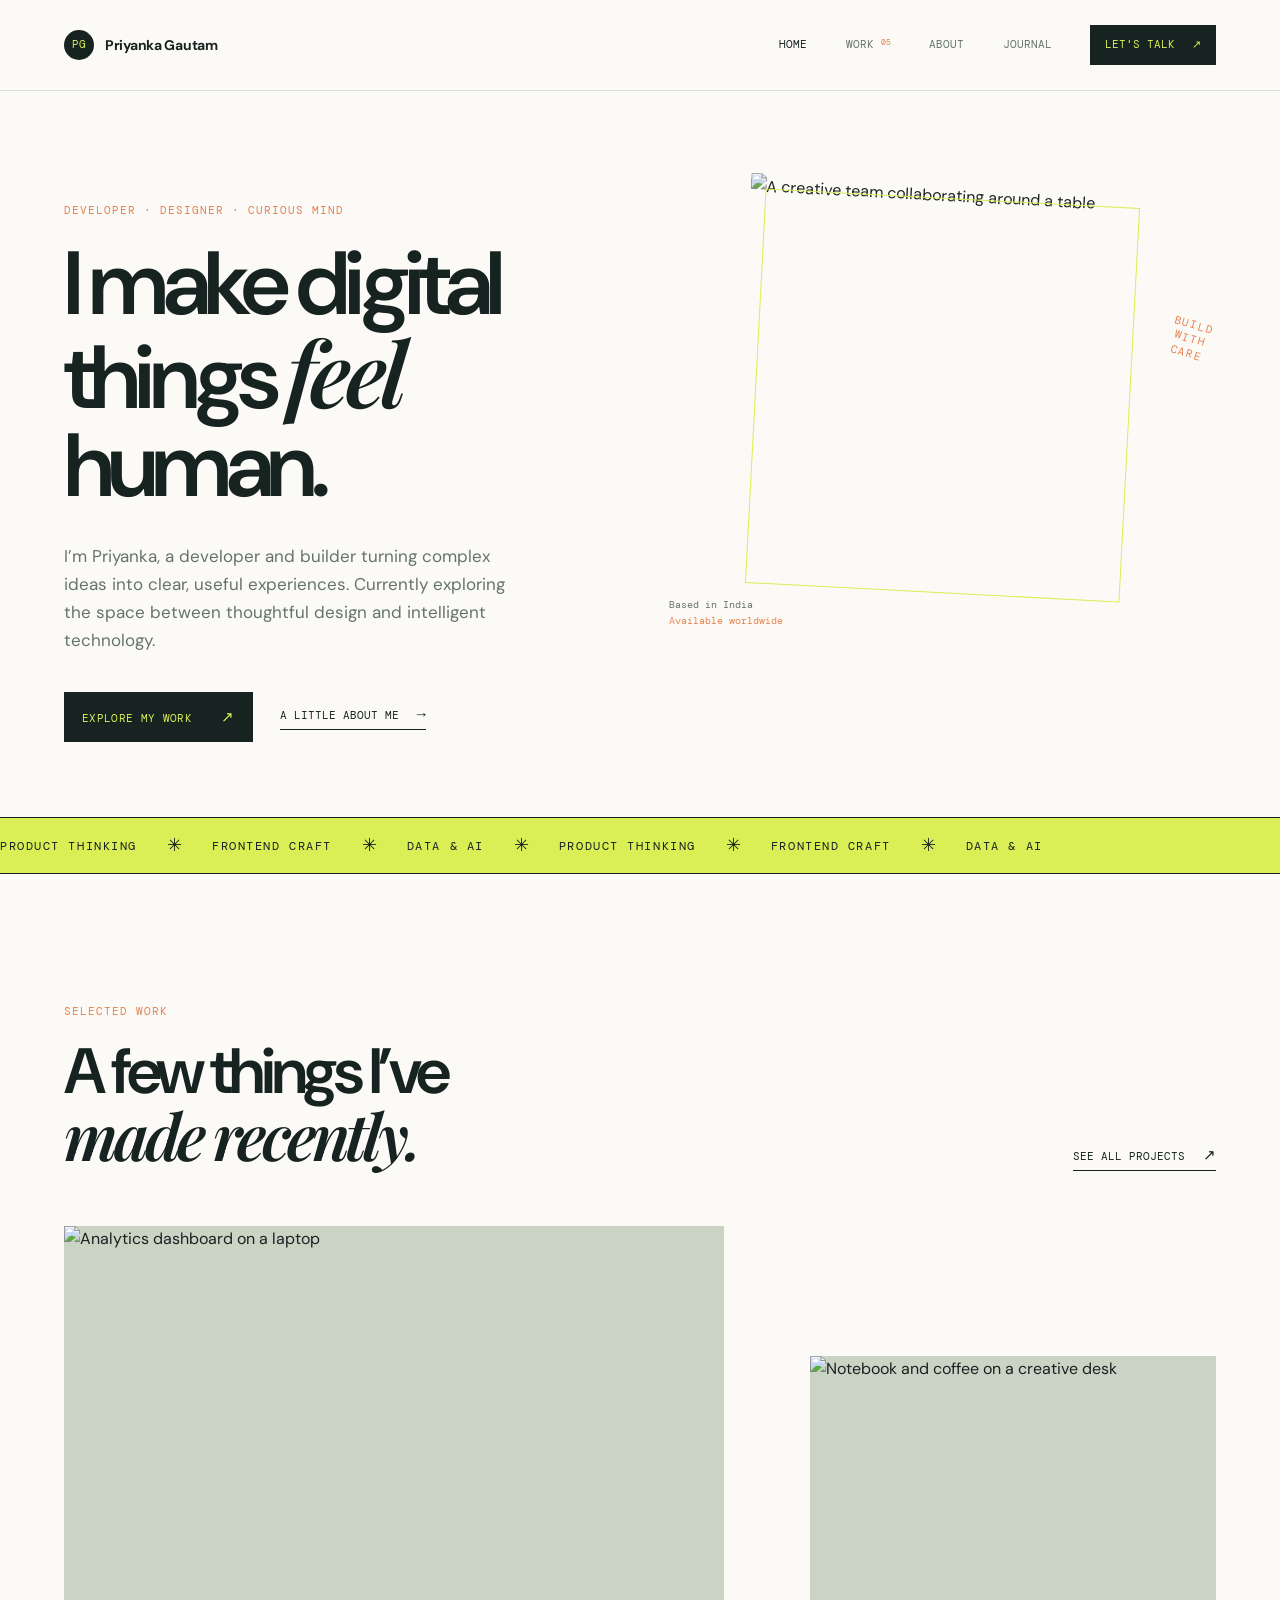
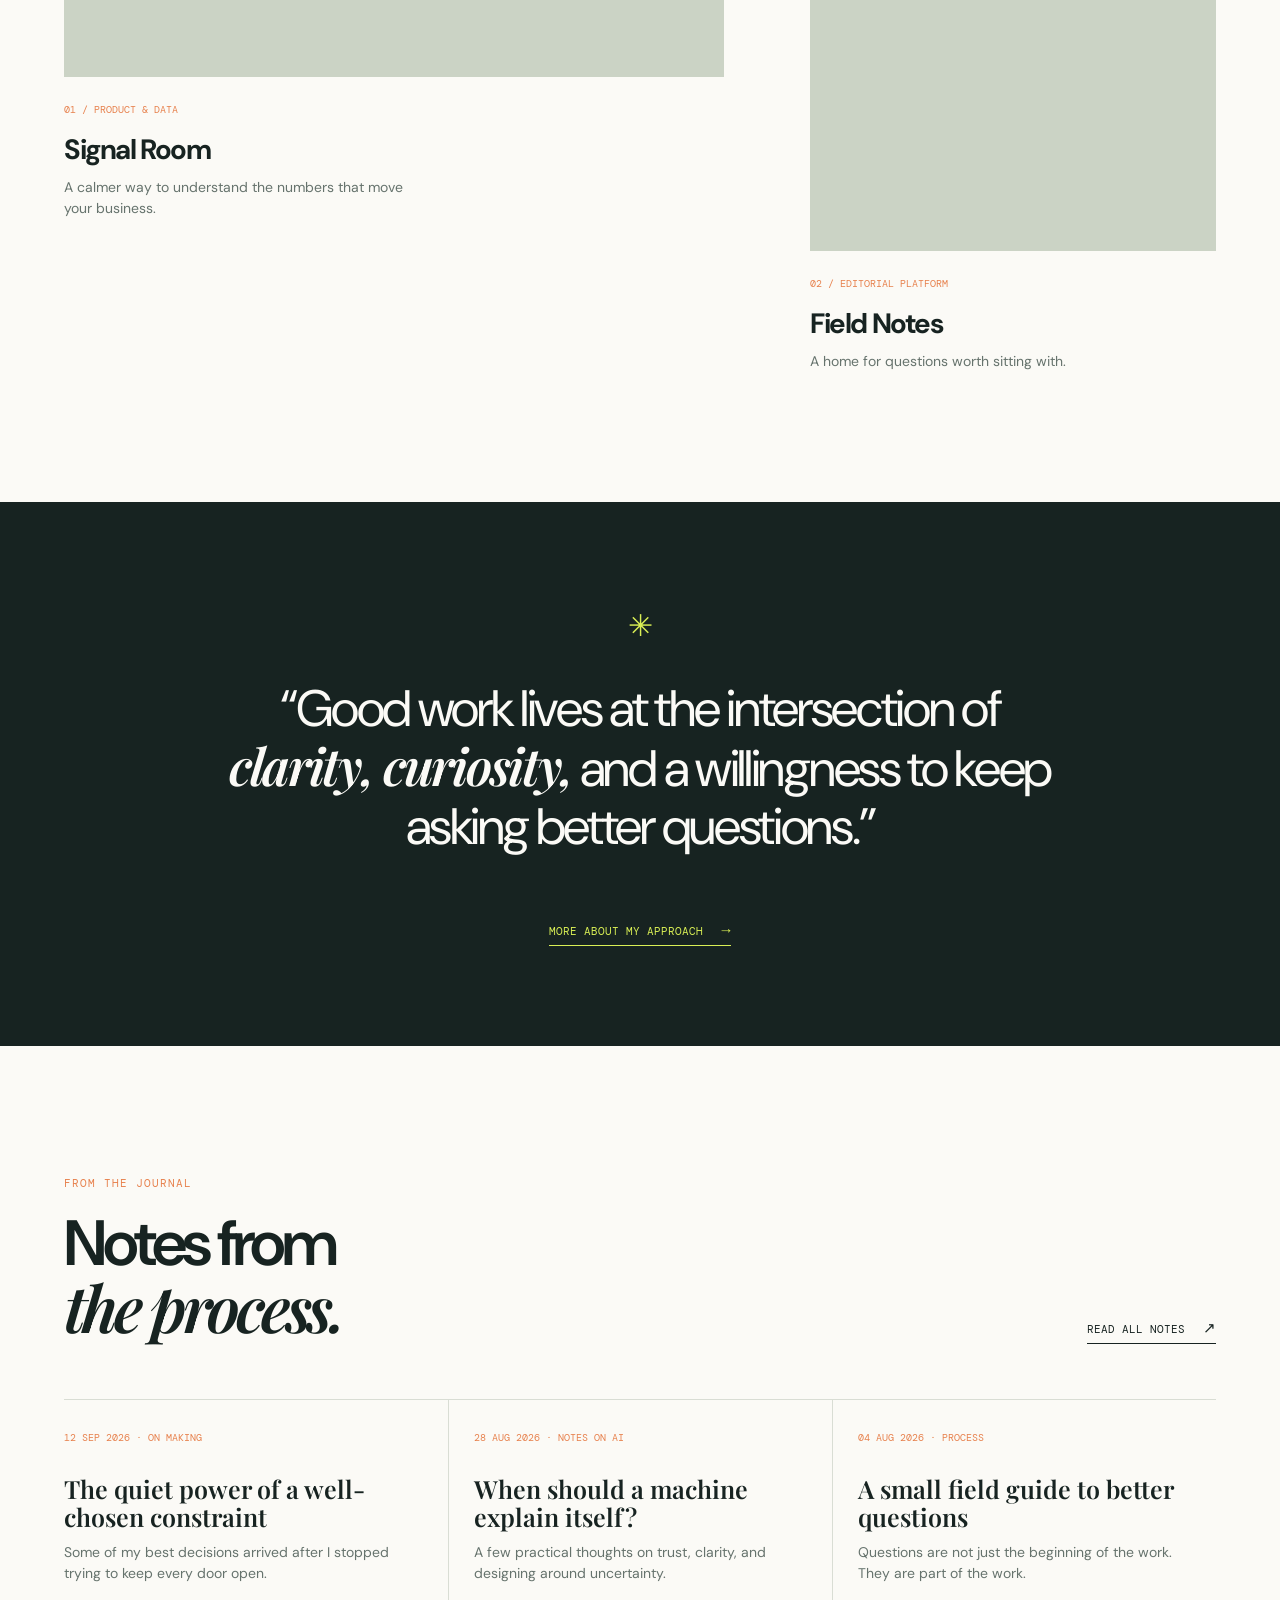
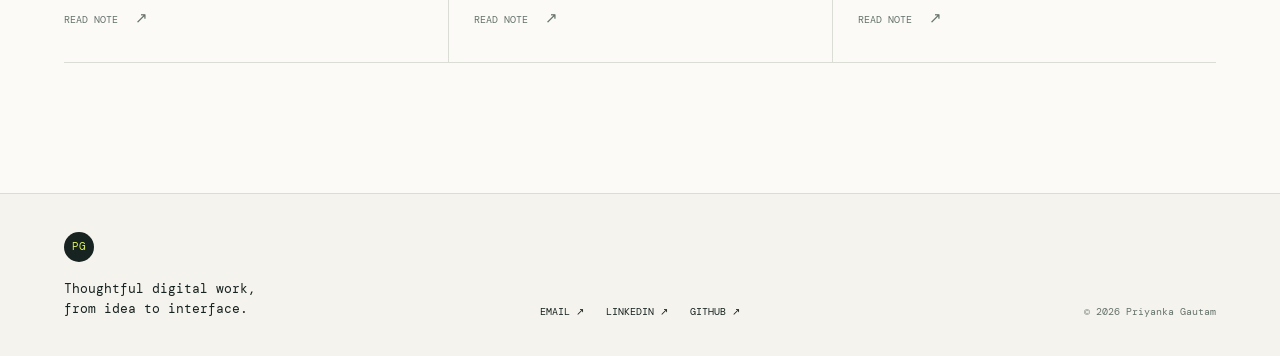
==== index.html @ a4851cd3 "Create portfolio website" ====
<!DOCTYPE html>
<html lang="en">
<head>
    <meta charset="UTF-8">
    <meta name="viewport" content="width=device-width, initial-scale=1.0">
    <meta name="description" content="The portfolio of a product-minded developer building useful digital experiences.">
    <title>Priyanka Gautam — Developer & Builder</title>
    <link rel="preconnect" href="https://fonts.googleapis.com">
    <link rel="preconnect" href="https://fonts.gstatic.com" crossorigin>
    <link href="https://fonts.googleapis.com/css2?family=DM+Mono:wght@400;500&family=DM+Sans:wght@400;500;600;700&family=Playfair+Display:ital,wght@0,600;0,700;1,600&display=swap" rel="stylesheet">
    <link rel="stylesheet" href="css/styles.css">
</head>
<body>
    <div class="site-shell">
        <header class="site-header">
            <a class="wordmark" href="index.html" aria-label="Priyanka Gautam home"><span>PG</span><strong>Priyanka Gautam</strong></a>
            <button class="menu-toggle" aria-expanded="false" aria-controls="site-nav">Menu <span>+</span></button>
            <nav id="site-nav" class="site-nav" aria-label="Primary navigation">
                <a class="active" href="index.html">Home</a>
                <a href="work.html">Work <sup>05</sup></a>
                <a href="about.html">About</a>
                <a href="journal.html">Journal</a>
                <a class="nav-contact" href="mailto:hello@priyankagautam.dev">Let's talk <span>↗</span></a>
            </nav>
        </header>

        <main>
            <section class="hero home-hero">
                <div class="hero-copy reveal">
                    <p class="eyebrow">Developer · Designer · Curious mind</p>
                    <h1>I make digital things <em>feel</em> human.</h1>
                    <p class="hero-intro">I’m Priyanka, a developer and builder turning complex ideas into clear, useful experiences. Currently exploring the space between thoughtful design and intelligent technology.</p>
                    <div class="hero-actions"><a class="button button-dark" href="work.html">Explore my work <span>↗</span></a><a class="text-link" href="about.html">A little about me <span>→</span></a></div>
                </div>
                <div class="hero-art reveal delay-1">
                    <div class="portrait-frame"><img src="https://images.unsplash.com/photo-1556761175-b413da4baf72?auto=format&fit=crop&w=900&q=85" alt="A creative team collaborating around a table" fetchpriority="high"></div>
                    <p class="art-note">Based in India<br><span>Available worldwide</span></p>
                    <span class="orbit-word">BUILD<br>WITH<br>CARE</span>
                </div>
            </section>

            <section class="marquee" aria-label="What I do"><div class="marquee-track"><span>PRODUCT THINKING</span><i>✳</i><span>FRONTEND CRAFT</span><i>✳</i><span>DATA & AI</span><i>✳</i><span>PRODUCT THINKING</span><i>✳</i><span>FRONTEND CRAFT</span><i>✳</i><span>DATA & AI</span></div></section>

            <section class="section featured-section">
                <div class="section-heading"><div><p class="eyebrow">Selected work</p><h2>A few things I’ve<br><em>made recently.</em></h2></div><a class="text-link" href="work.html">See all projects <span>↗</span></a></div>
                <div class="project-grid">
                    <a class="project-card project-large reveal" href="work.html#signal"><div class="project-image"><img src="https://images.unsplash.com/photo-1551288049-bebda4e38f71?auto=format&fit=crop&w=1200&q=85" alt="Analytics dashboard on a laptop"></div><div class="project-meta"><span>01 / Product & Data</span><h3>Signal Room</h3><p>A calmer way to understand the numbers that move your business.</p></div></a>
                    <a class="project-card reveal delay-1" href="work.html#fieldnotes"><div class="project-image image-tall"><img src="https://images.unsplash.com/photo-1499750310107-5fef28a66643?auto=format&fit=crop&w=900&q=85" alt="Notebook and coffee on a creative desk"></div><div class="project-meta"><span>02 / Editorial platform</span><h3>Field Notes</h3><p>A home for questions worth sitting with.</p></div></a>
                </div>
            </section>

            <section class="statement-section"><div class="statement-mark">✳</div><p>“Good work lives at the intersection of <em>clarity, curiosity,</em> and a willingness to keep asking better questions.”</p><a class="text-link" href="about.html">More about my approach <span>→</span></a></section>

            <section class="section journal-preview"><div class="section-heading"><div><p class="eyebrow">From the journal</p><h2>Notes from<br><em>the process.</em></h2></div><a class="text-link" href="journal.html">Read all notes <span>↗</span></a></div><div id="home-posts" class="post-list"></div></section>
        </main>

        <footer class="site-footer"><div><span class="footer-glyph">PG</span><p>Thoughtful digital work,<br>from idea to interface.</p></div><div class="footer-links"><a href="mailto:hello@priyankagautam.dev">Email ↗</a><a href="https://www.linkedin.com" target="_blank" rel="noreferrer">LinkedIn ↗</a><a href="https://github.com" target="_blank" rel="noreferrer">GitHub ↗</a></div><small>© 2026 Priyanka Gautam</small></footer>
    </div>
    <script src="js/data.js"></script><script src="js/main.js"></script>
</body>
</html>
---- css/styles.css ----
:root {
    --ink: #172321;
    --muted: #66736d;
    --cream: #f5f3ed;
    --paper: #fbfaf6;
    --lime: #d9ef55;
    --line: #d9ddd4;
    --orange: #e7814d;
    --serif: "Playfair Display", Georgia, serif;
    --sans: "DM Sans", sans-serif;
    --mono: "DM Mono", monospace;
}

* { box-sizing: border-box; }
html { scroll-behavior: smooth; }
body { margin: 0; background: var(--paper); color: var(--ink); font-family: var(--sans); font-size: 16px; line-height: 1.6; }
a { color: inherit; text-decoration: none; }
img { display: block; width: 100%; }
.site-shell { overflow: hidden; }
.site-header { align-items: center; border-bottom: 1px solid var(--line); display: flex; justify-content: space-between; margin: 0 auto; max-width: 1320px; padding: 25px 5vw; }
.wordmark { align-items: center; display: flex; font-size: 14px; gap: 11px; letter-spacing: -.02em; }
.wordmark span, .footer-glyph { align-items: center; background: var(--ink); border-radius: 50%; color: var(--lime); display: inline-flex; font-family: var(--mono); font-size: 11px; height: 30px; justify-content: center; width: 30px; }
.site-nav { align-items: center; display: flex; font-family: var(--mono); font-size: 11px; gap: clamp(18px, 3vw, 43px); text-transform: uppercase; }
.site-nav a { color: var(--muted); transition: color .2s ease; }
.site-nav a:hover, .site-nav a.active { color: var(--ink); }
.site-nav sup { color: var(--orange); font-size: 8px; vertical-align: top; }
.site-nav .nav-contact { background: var(--ink); color: var(--lime); padding: 11px 15px; }
.nav-contact span { margin-left: 10px; }
.menu-toggle { background: none; border: 0; color: var(--ink); display: none; font: 11px var(--mono); text-transform: uppercase; }
.menu-toggle span { color: var(--orange); font-size: 18px; padding-left: 6px; }
.hero, .section, .statement-section, .page-hero, .content-narrow { margin-left: auto; margin-right: auto; max-width: 1320px; padding-left: 5vw; padding-right: 5vw; }
.hero { display: grid; grid-template-columns: minmax(0, 1.05fr) minmax(320px, .95fr); min-height: 610px; padding-bottom: 75px; padding-top: 92px; }
.hero-copy { padding-top: 20px; }
.eyebrow { color: var(--orange); font: 11px var(--mono); letter-spacing: .09em; margin: 0 0 23px; text-transform: uppercase; }
h1, h2, h3, p { margin-top: 0; }
h1, h2 { font-weight: 600; letter-spacing: -.065em; line-height: .98; }
h1 { font-size: clamp(54px, 7vw, 100px); max-width: 750px; margin-bottom: 32px; }
h2 { font-size: clamp(44px, 5vw, 72px); margin-bottom: 0; }
h1 em, h2 em, .statement-section em { font-family: var(--serif); font-weight: 600; }
.hero-intro { color: var(--muted); font-size: 17px; line-height: 1.65; max-width: 460px; }
.hero-actions { align-items: center; display: flex; gap: 27px; margin-top: 38px; }
.button { display: inline-block; font: 11px var(--mono); letter-spacing: .03em; padding: 15px 18px; text-transform: uppercase; }
.button-dark { background: var(--ink); color: var(--lime); }
.button span { font-size: 15px; margin-left: 22px; }
.text-link { border-bottom: 1px solid var(--ink); display: inline-block; font: 11px var(--mono); padding-bottom: 5px; text-transform: uppercase; }
.text-link span { font-size: 15px; margin-left: 11px; }
.hero-art { min-height: 470px; position: relative; }
.portrait-frame { height: 425px; margin-left: 13%; overflow: hidden; position: relative; transform: rotate(3deg); width: 74%; }
.portrait-frame img { height: 100%; object-fit: cover; object-position: 50% 50%; filter: saturate(.72); }
.portrait-frame:after { border: 1px solid var(--lime); content: ""; inset: 15px; position: absolute; }
.art-note { color: var(--muted); font: 10px/1.6 var(--mono); left: 0; position: absolute; top: 74%; }
.art-note span { color: var(--orange); }
.orbit-word { color: var(--orange); font: 11px/1.3 var(--mono); letter-spacing: .1em; position: absolute; right: 1%; text-align: center; top: 24%; transform: rotate(16deg); }
.marquee { background: var(--lime); border-bottom: 1px solid var(--ink); border-top: 1px solid var(--ink); overflow: hidden; padding: 13px 0; }
.marquee-track { align-items: center; animation: marquee 22s linear infinite; display: flex; gap: 30px; min-width: max-content; white-space: nowrap; }
.marquee span { font: 12px var(--mono); letter-spacing: .13em; }
.marquee i { font-size: 18px; font-style: normal; }
@keyframes marquee { to { transform: translateX(-35%); } }
.section { padding-bottom: 130px; padding-top: 130px; }
.section-heading { align-items: end; display: flex; justify-content: space-between; margin-bottom: 55px; }
.project-grid { align-items: start; display: grid; gap: 7.5%; grid-template-columns: 1.3fr .8fr; }
.project-card { display: block; }
.project-image { background: #cbd3c5; overflow: hidden; }
.project-image img { height: 100%; object-fit: cover; transition: transform .5s ease; }
.project-card:hover img { transform: scale(1.04); }
.project-large .project-image { aspect-ratio: 1.2 / .82; }
.project-card:nth-child(2) { margin-top: 130px; }
.image-tall { aspect-ratio: .82 / 1; }
.project-meta { padding-top: 18px; }
.project-meta span, .project-meta p { color: var(--muted); font: 10px var(--mono); }
.project-meta span { color: var(--orange); text-transform: uppercase; }
.project-meta h3 { font-size: 28px; letter-spacing: -.05em; margin: 7px 0 4px; }
.project-meta p { font-family: var(--sans); font-size: 14px; line-height: 1.5; margin-bottom: 0; max-width: 370px; }
.statement-section { align-items: center; background: var(--ink); color: var(--paper); display: flex; flex-direction: column; justify-content: center; max-width: none; min-height: 540px; padding-bottom: 100px; padding-top: 100px; text-align: center; }
.statement-mark { color: var(--lime); font-size: 30px; margin-bottom: 30px; }
.statement-section p { font-size: clamp(27px, 4vw, 54px); letter-spacing: -.045em; line-height: 1.12; max-width: 860px; }
.statement-section .text-link { border-color: var(--lime); color: var(--lime); margin-top: 14px; }
.post-list { display: grid; grid-template-columns: repeat(3, 1fr); }
.post-card { border-bottom: 1px solid var(--line); border-top: 1px solid var(--line); padding: 23px 25px 29px 0; }
.post-card + .post-card { border-left: 1px solid var(--line); padding-left: 25px; }
.post-card small { color: var(--orange); font: 10px var(--mono); text-transform: uppercase; }
.post-card h3 { font-family: var(--serif); font-size: 25px; font-weight: 600; line-height: 1.1; margin: 27px 0 12px; }
.post-card p { color: var(--muted); font-size: 14px; line-height: 1.5; margin-bottom: 21px; }
.post-card .text-link { border: 0; color: var(--muted); font-size: 10px; }
.site-footer { align-items: end; background: var(--cream); border-top: 1px solid var(--line); display: grid; grid-template-columns: 1fr 1fr 1fr; margin-top: 0; padding: 38px 5vw; }
.footer-glyph { margin-bottom: 17px; }
.site-footer p { font: 13px/1.5 var(--mono); margin: 0; }
.footer-links { display: flex; gap: 22px; justify-content: center; }
.footer-links a { font: 10px var(--mono); text-transform: uppercase; }
.site-footer small { color: var(--muted); font: 10px var(--mono); justify-self: end; }
.page-hero { padding-bottom: 100px; padding-top: 95px; }
.page-hero h1 { max-width: 880px; }
.page-hero p:not(.eyebrow) { color: var(--muted); font-size: 18px; max-width: 540px; }
.work-list { display: grid; gap: 100px; margin: 0 auto; max-width: 1320px; padding: 0 5vw 140px; }
.work-item { display: grid; gap: 6%; grid-template-columns: 1.25fr .75fr; }
.work-item:nth-child(even) { grid-template-columns: .75fr 1.25fr; }
.work-item:nth-child(even) .work-image { grid-column: 2; grid-row: 1; }
.work-item:nth-child(even) .work-copy { grid-column: 1; grid-row: 1; }
.work-image { aspect-ratio: 1.25 / .75; overflow: hidden; }
.work-image img { height: 100%; object-fit: cover; }
.work-copy { align-self: end; padding-bottom: 10px; }
.work-index { color: var(--orange); font: 11px var(--mono); }
.work-copy h2 { font-size: clamp(39px, 5vw, 68px); margin: 15px 0; }
.work-copy p { color: var(--muted); max-width: 360px; }
.tags { display: flex; flex-wrap: wrap; gap: 6px; list-style: none; margin: 28px 0; padding: 0; }
.tags li { border: 1px solid var(--line); font: 9px var(--mono); padding: 7px 9px; text-transform: uppercase; }
.about-grid { display: grid; gap: 10%; grid-template-columns: .9fr 1.1fr; padding-bottom: 140px; }
.about-image { aspect-ratio: .8 / 1; max-width: 420px; overflow: hidden; }
.about-image img { height: 100%; object-fit: cover; }
.about-copy h2 { font-size: clamp(38px, 4.5vw, 63px); margin-bottom: 28px; }
.about-copy p { color: var(--muted); font-size: 17px; max-width: 530px; }
.experience { border-top: 1px solid var(--line); margin-top: 55px; }
.experience-row { border-bottom: 1px solid var(--line); display: grid; gap: 20px; grid-template-columns: .4fr 1fr .8fr; padding: 21px 0; }
.experience-row span { color: var(--muted); font: 11px var(--mono); }
.experience-row strong { font-size: 16px; }
.experience-row p { color: var(--muted); font-size: 14px; margin: 0; }
.journal-grid { display: grid; gap: 0 7%; grid-template-columns: 1fr 1fr; padding-bottom: 140px; }
.journal-grid .post-card { padding-bottom: 42px; padding-top: 42px; }
.journal-grid .post-card:nth-child(odd) { border-left: 0; padding-left: 0; }
.journal-grid .post-card:nth-child(even) { padding-left: 30px; }
.reveal { opacity: 0; transform: translateY(18px); transition: opacity .8s ease, transform .8s ease; }
.reveal.visible { opacity: 1; transform: translateY(0); }
.delay-1 { transition-delay: .12s; }
@media (max-width: 760px) {
    .site-header { padding: 19px 6vw; }
    .menu-toggle { display: block; }
    .site-nav { background: var(--paper); border-bottom: 1px solid var(--line); display: none; flex-direction: column; gap: 24px; left: 0; padding: 28px 6vw; position: absolute; right: 0; top: 69px; z-index: 5; }
    .site-nav.open { display: flex; }
    .site-nav .nav-contact { width: 100%; }
    .hero { display: block; padding-bottom: 75px; padding-top: 65px; }
    h1 { font-size: clamp(52px, 15vw, 80px); }
    .hero-art { margin-top: 60px; min-height: 360px; }
    .portrait-frame { height: 320px; }
    .art-note { top: 79%; }
    .section { padding-bottom: 85px; padding-top: 85px; }
    .section-heading { align-items: start; flex-direction: column; gap: 28px; margin-bottom: 38px; }
    .project-grid, .work-item, .work-item:nth-child(even), .about-grid { display: block; }
    .project-card:nth-child(2) { margin-top: 60px; }
    .work-item { margin-bottom: 75px; }
    .work-item:nth-child(even) .work-image, .work-item:nth-child(even) .work-copy { display: block; }
    .work-copy { margin-top: 25px; }
    .statement-section { min-height: 430px; padding: 65px 8vw; }
    .post-list, .journal-grid { display: block; }
    .post-card, .post-card + .post-card, .journal-grid .post-card, .journal-grid .post-card:nth-child(even) { border-left: 0; padding-left: 0; }
    .post-card + .post-card { margin-top: 0; }
    .site-footer { align-items: start; display: flex; flex-wrap: wrap; gap: 35px; justify-content: space-between; }
    .footer-links { align-items: end; flex-direction: column; gap: 10px; }
    .site-footer small { flex-basis: 100%; justify-self: start; }
    .page-hero { padding-bottom: 70px; padding-top: 70px; }
    .page-hero h1 { font-size: clamp(53px, 14vw, 78px); }
    .experience-row { grid-template-columns: 1fr 1.5fr; }
    .experience-row p { grid-column: 2; }
}
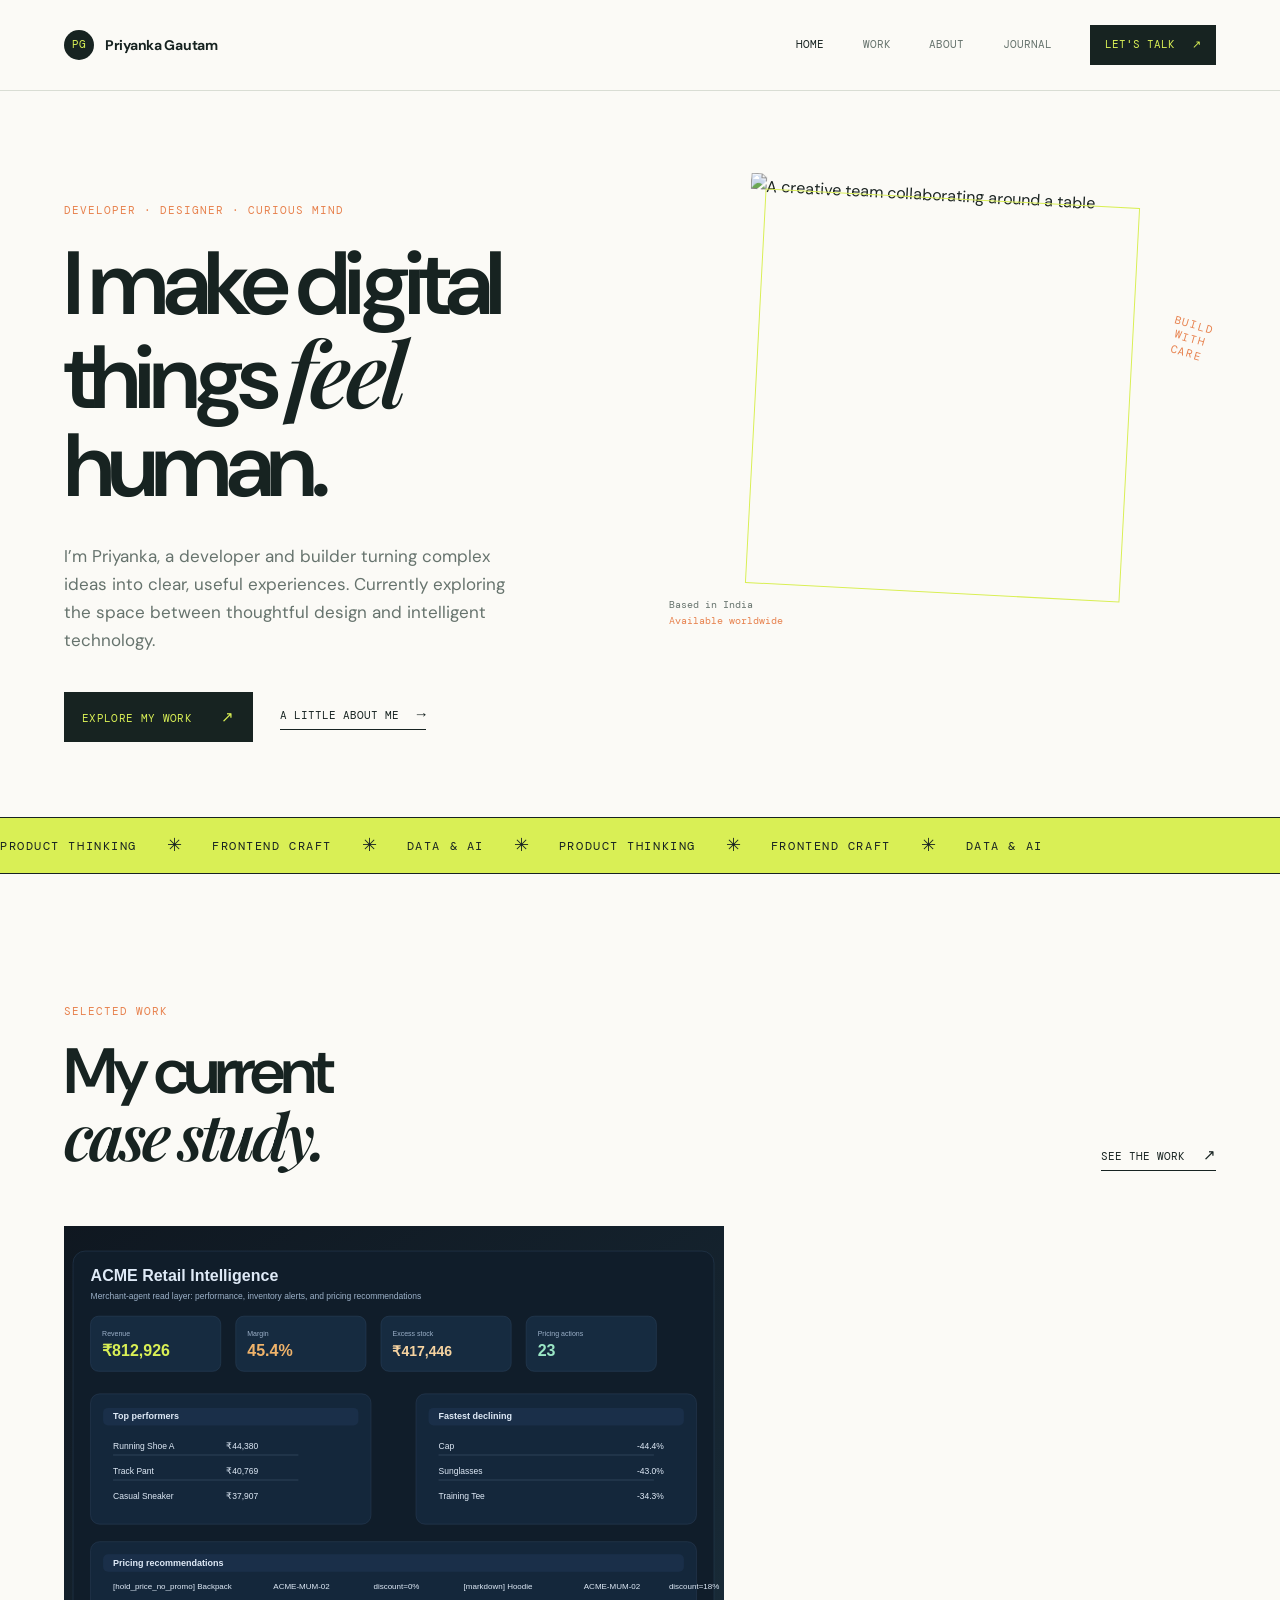
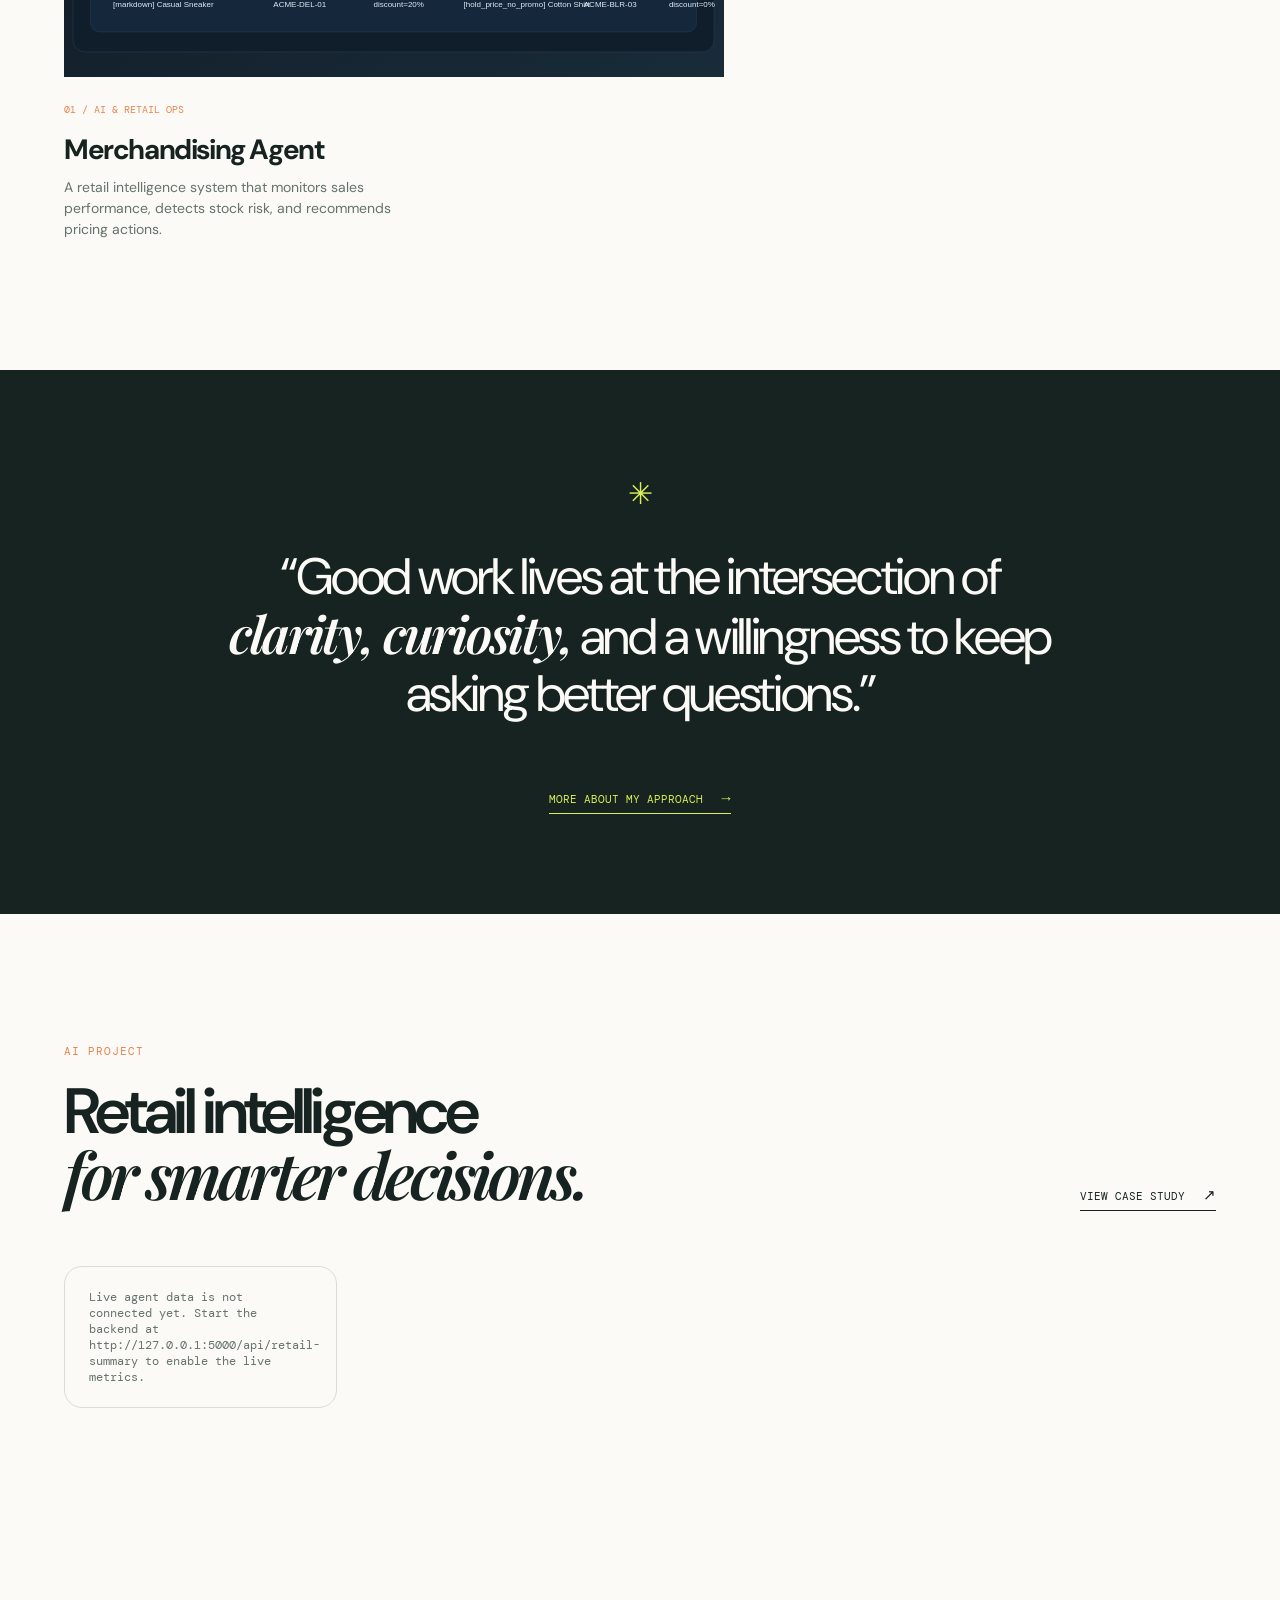
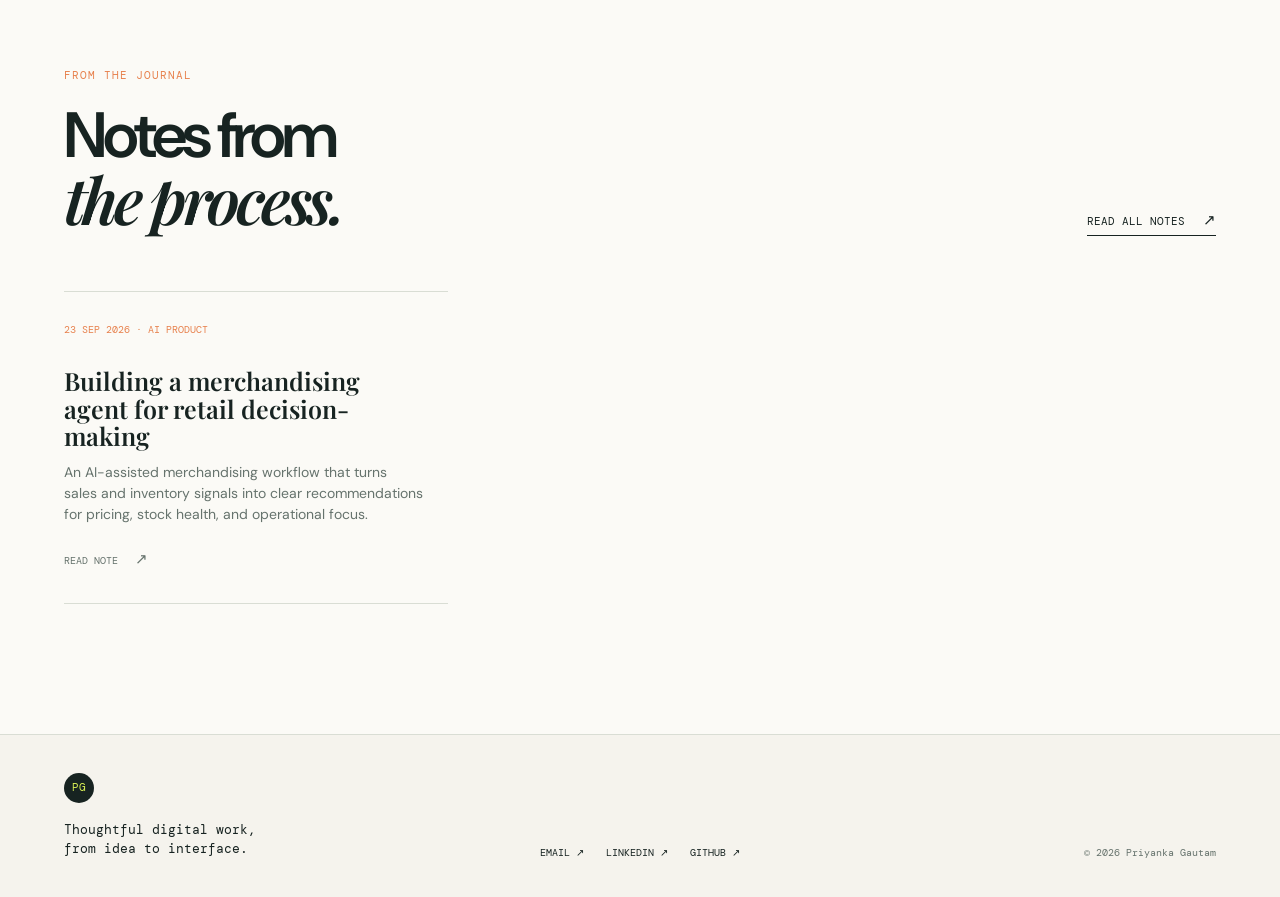
==== commit 9781fd14: "Update portfolio case study and profile" ====
--- a/index.html
+++ b/index.html
@@ -17,10 +17,10 @@
             <button class="menu-toggle" aria-expanded="false" aria-controls="site-nav">Menu <span>+</span></button>
             <nav id="site-nav" class="site-nav" aria-label="Primary navigation">
                 <a class="active" href="index.html">Home</a>
-                <a href="work.html">Work <sup>05</sup></a>
+                <a href="work.html">Work</a>
                 <a href="about.html">About</a>
                 <a href="journal.html">Journal</a>
-                <a class="nav-contact" href="mailto:hello@priyankagautam.dev">Let's talk <span>↗</span></a>
+                <a class="nav-contact" href="https://www.linkedin.com/in/priyankagautamiimb/" target="_blank" rel="noreferrer">Let's talk <span>↗</span></a>
             </nav>
         </header>
 
@@ -42,19 +42,29 @@
             <section class="marquee" aria-label="What I do"><div class="marquee-track"><span>PRODUCT THINKING</span><i>✳</i><span>FRONTEND CRAFT</span><i>✳</i><span>DATA & AI</span><i>✳</i><span>PRODUCT THINKING</span><i>✳</i><span>FRONTEND CRAFT</span><i>✳</i><span>DATA & AI</span></div></section>
 
             <section class="section featured-section">
-                <div class="section-heading"><div><p class="eyebrow">Selected work</p><h2>A few things I’ve<br><em>made recently.</em></h2></div><a class="text-link" href="work.html">See all projects <span>↗</span></a></div>
+                <div class="section-heading"><div><p class="eyebrow">Selected work</p><h2>My current<br><em>case study.</em></h2></div><a class="text-link" href="work.html">See the work <span>↗</span></a></div>
                 <div class="project-grid">
-                    <a class="project-card project-large reveal" href="work.html#signal"><div class="project-image"><img src="https://images.unsplash.com/photo-1551288049-bebda4e38f71?auto=format&fit=crop&w=1200&q=85" alt="Analytics dashboard on a laptop"></div><div class="project-meta"><span>01 / Product & Data</span><h3>Signal Room</h3><p>A calmer way to understand the numbers that move your business.</p></div></a>
-                    <a class="project-card reveal delay-1" href="work.html#fieldnotes"><div class="project-image image-tall"><img src="https://images.unsplash.com/photo-1499750310107-5fef28a66643?auto=format&fit=crop&w=900&q=85" alt="Notebook and coffee on a creative desk"></div><div class="project-meta"><span>02 / Editorial platform</span><h3>Field Notes</h3><p>A home for questions worth sitting with.</p></div></a>
+                    <a class="project-card project-large reveal" href="work.html#merchandising-agent"><div class="project-image"><img src="images/retail-dashboard.svg" alt="Retail merchandising dashboard preview"></div><div class="project-meta"><span>01 / AI & Retail Ops</span><h3>Merchandising Agent</h3><p>A retail intelligence system that monitors sales performance, detects stock risk, and recommends pricing actions.</p></div></a>
                 </div>
             </section>
 
             <section class="statement-section"><div class="statement-mark">✳</div><p>“Good work lives at the intersection of <em>clarity, curiosity,</em> and a willingness to keep asking better questions.”</p><a class="text-link" href="about.html">More about my approach <span>→</span></a></section>
 
+            <section class="section ai-project-section">
+                <div class="section-heading">
+                    <div>
+                        <p class="eyebrow">AI project</p>
+                        <h2>Retail intelligence<br><em>for smarter decisions.</em></h2>
+                    </div>
+                    <a class="text-link" href="work.html">View case study <span>↗</span></a>
+                </div>
+                <div id="retail-metrics" class="retail-metrics" aria-live="polite"></div>
+            </section>
+
             <section class="section journal-preview"><div class="section-heading"><div><p class="eyebrow">From the journal</p><h2>Notes from<br><em>the process.</em></h2></div><a class="text-link" href="journal.html">Read all notes <span>↗</span></a></div><div id="home-posts" class="post-list"></div></section>
         </main>
 
-        <footer class="site-footer"><div><span class="footer-glyph">PG</span><p>Thoughtful digital work,<br>from idea to interface.</p></div><div class="footer-links"><a href="mailto:hello@priyankagautam.dev">Email ↗</a><a href="https://www.linkedin.com" target="_blank" rel="noreferrer">LinkedIn ↗</a><a href="https://github.com" target="_blank" rel="noreferrer">GitHub ↗</a></div><small>© 2026 Priyanka Gautam</small></footer>
+        <footer class="site-footer"><div><span class="footer-glyph">PG</span><p>Thoughtful digital work,<br>from idea to interface.</p></div><div class="footer-links"><a href="mailto:priyanka.apr@gmail.com">Email ↗</a><a href="https://www.linkedin.com/in/priyankagautamiimb/" target="_blank" rel="noreferrer">LinkedIn ↗</a><a href="https://github.com/priyankag1111" target="_blank" rel="noreferrer">GitHub ↗</a></div><small>© 2026 Priyanka Gautam</small></footer>
     </div>
     <script src="js/data.js"></script><script src="js/main.js"></script>
 </body>
--- a/css/styles.css
+++ b/css/styles.css
@@ -91,6 +91,15 @@
 .page-hero { padding-bottom: 100px; padding-top: 95px; }
 .page-hero h1 { max-width: 880px; }
 .page-hero p:not(.eyebrow) { color: var(--muted); font-size: 18px; max-width: 540px; }
+.case-study-feature { margin: 0 auto 80px; max-width: 1320px; padding: 0 5vw; display: grid; grid-template-columns: 1.3fr .9fr; gap: 40px; align-items: center; }
+.case-study-media { border: 1px solid var(--line); background: var(--paper); border-radius: 20px; overflow: hidden; box-shadow: 0 20px 50px rgba(23,35,33,0.06); }
+.case-study-media img { display: block; width: 100%; height: auto; }
+.case-study-copy h2 { font-size: clamp(38px, 5vw, 64px); margin: 12px 0 20px; letter-spacing: -.06em; }
+.case-study-copy p { color: var(--muted); font-size: 17px; line-height: 1.7; margin-bottom: 16px; }
+.case-study-results { list-style: none; margin: 26px 0 0; padding: 0; display: grid; gap: 12px; }
+.case-study-results li { border-top: 1px solid var(--line); padding-top: 12px; color: var(--ink); font: 13px var(--mono); letter-spacing: .02em; }
+.case-study-results strong { font-size: 18px; color: var(--orange); }
+
 .work-list { display: grid; gap: 100px; margin: 0 auto; max-width: 1320px; padding: 0 5vw 140px; }
 .work-item { display: grid; gap: 6%; grid-template-columns: 1.25fr .75fr; }
 .work-item:nth-child(even) { grid-template-columns: .75fr 1.25fr; }
@@ -105,7 +114,7 @@
 .tags { display: flex; flex-wrap: wrap; gap: 6px; list-style: none; margin: 28px 0; padding: 0; }
 .tags li { border: 1px solid var(--line); font: 9px var(--mono); padding: 7px 9px; text-transform: uppercase; }
 .about-grid { display: grid; gap: 10%; grid-template-columns: .9fr 1.1fr; padding-bottom: 140px; }
-.about-image { aspect-ratio: .8 / 1; max-width: 420px; overflow: hidden; }
+.about-image { aspect-ratio: 1 / 1; background: var(--cream); border: 1px solid var(--line); max-width: 420px; overflow: hidden; padding: 12px; transform: rotate(-2deg); }
 .about-image img { height: 100%; object-fit: cover; }
 .about-copy h2 { font-size: clamp(38px, 4.5vw, 63px); margin-bottom: 28px; }
 .about-copy p { color: var(--muted); font-size: 17px; max-width: 530px; }
@@ -118,6 +127,14 @@
 .journal-grid .post-card { padding-bottom: 42px; padding-top: 42px; }
 .journal-grid .post-card:nth-child(odd) { border-left: 0; padding-left: 0; }
 .journal-grid .post-card:nth-child(even) { padding-left: 30px; }
+
+.retail-metrics { display: grid; grid-template-columns: repeat(4, minmax(0, 1fr)); gap: 20px; }
+.retail-card { background: var(--paper); border: 1px solid var(--line); border-radius: 18px; padding: 24px; box-shadow: 0 10px 30px rgba(23, 35, 33, 0.04); }
+.retail-card .label { color: var(--muted); font: 10px var(--mono); letter-spacing: .08em; text-transform: uppercase; margin-bottom: 12px; }
+.retail-card .value { font-size: clamp(28px, 3vw, 42px); font-weight: 600; letter-spacing: -.06em; line-height: 1; margin-bottom: 8px; }
+.retail-card .meta { color: var(--muted); font: 12px var(--mono); }
+.retail-status { border: 1px solid var(--line); border-radius: 18px; color: var(--muted); font: 12px var(--mono); padding: 22px 24px; }
+
 .reveal { opacity: 0; transform: translateY(18px); transition: opacity .8s ease, transform .8s ease; }
 .reveal.visible { opacity: 1; transform: translateY(0); }
 .delay-1 { transition-delay: .12s; }
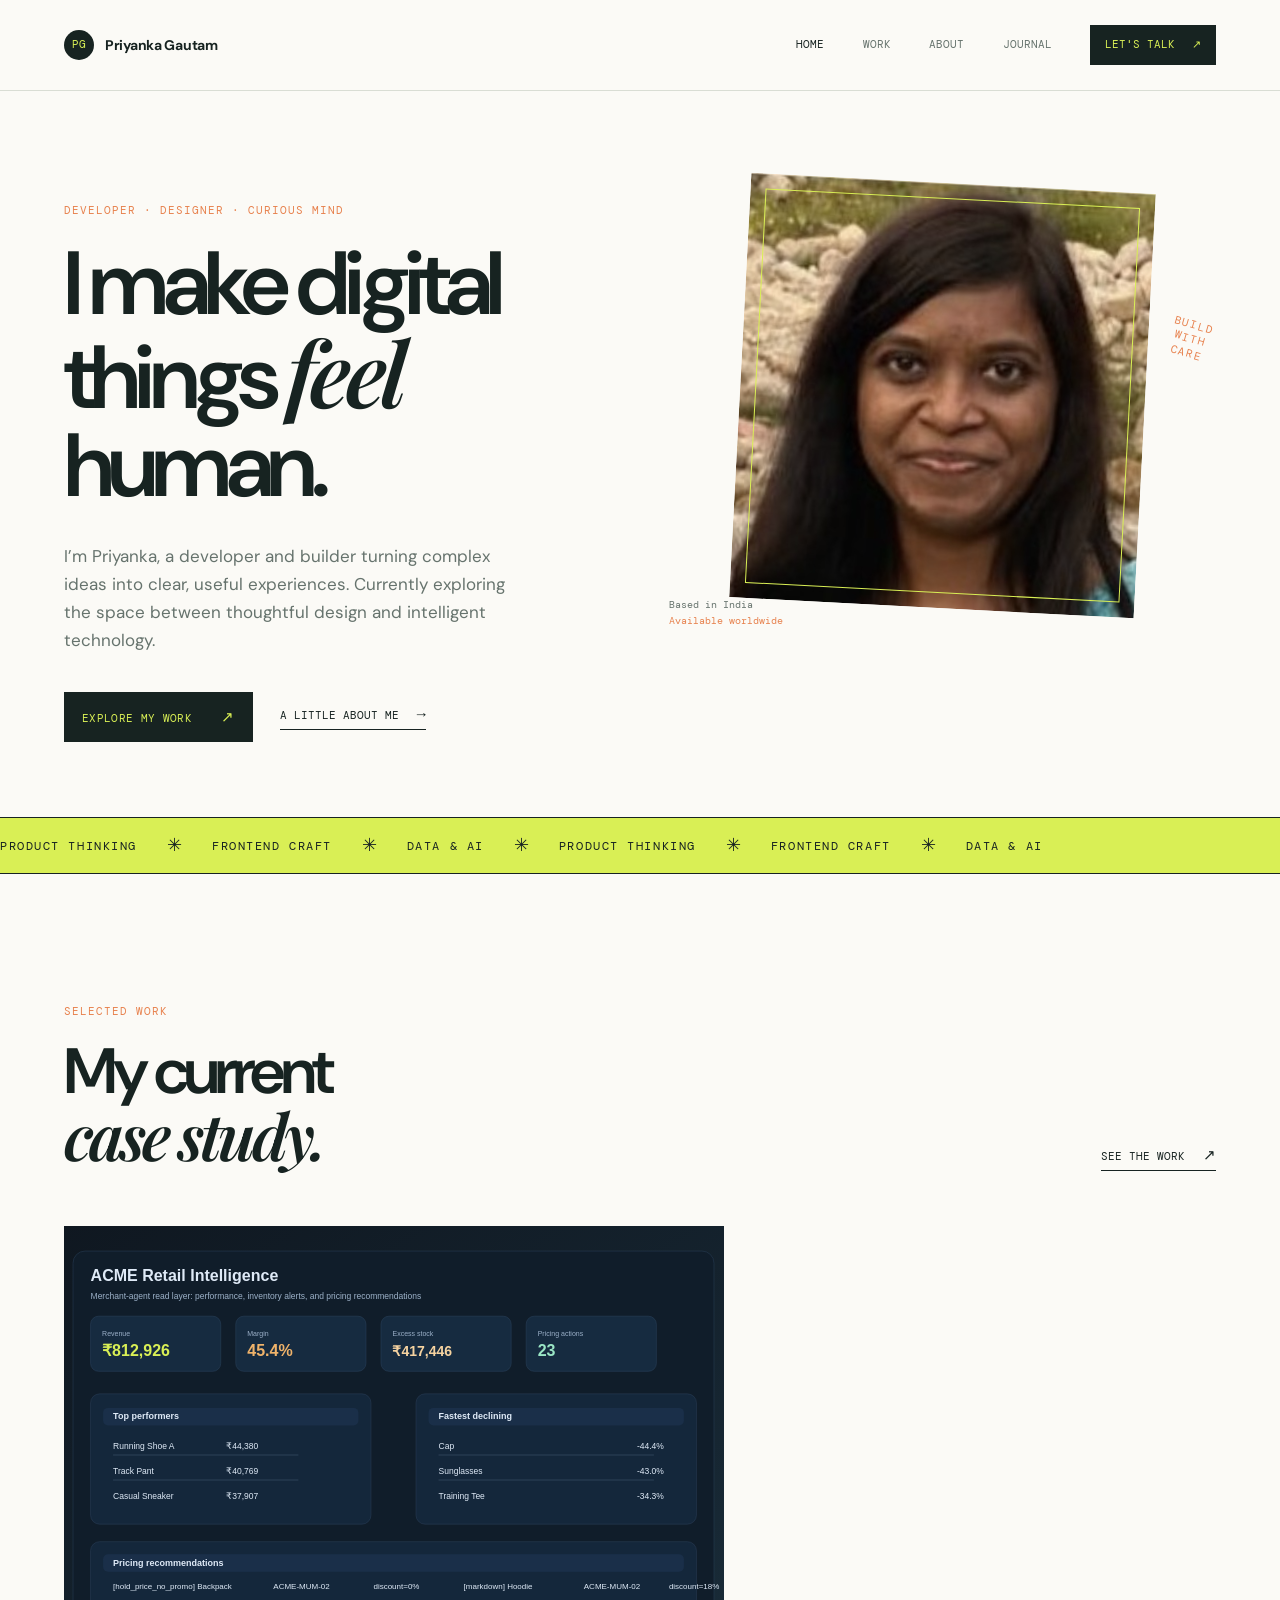
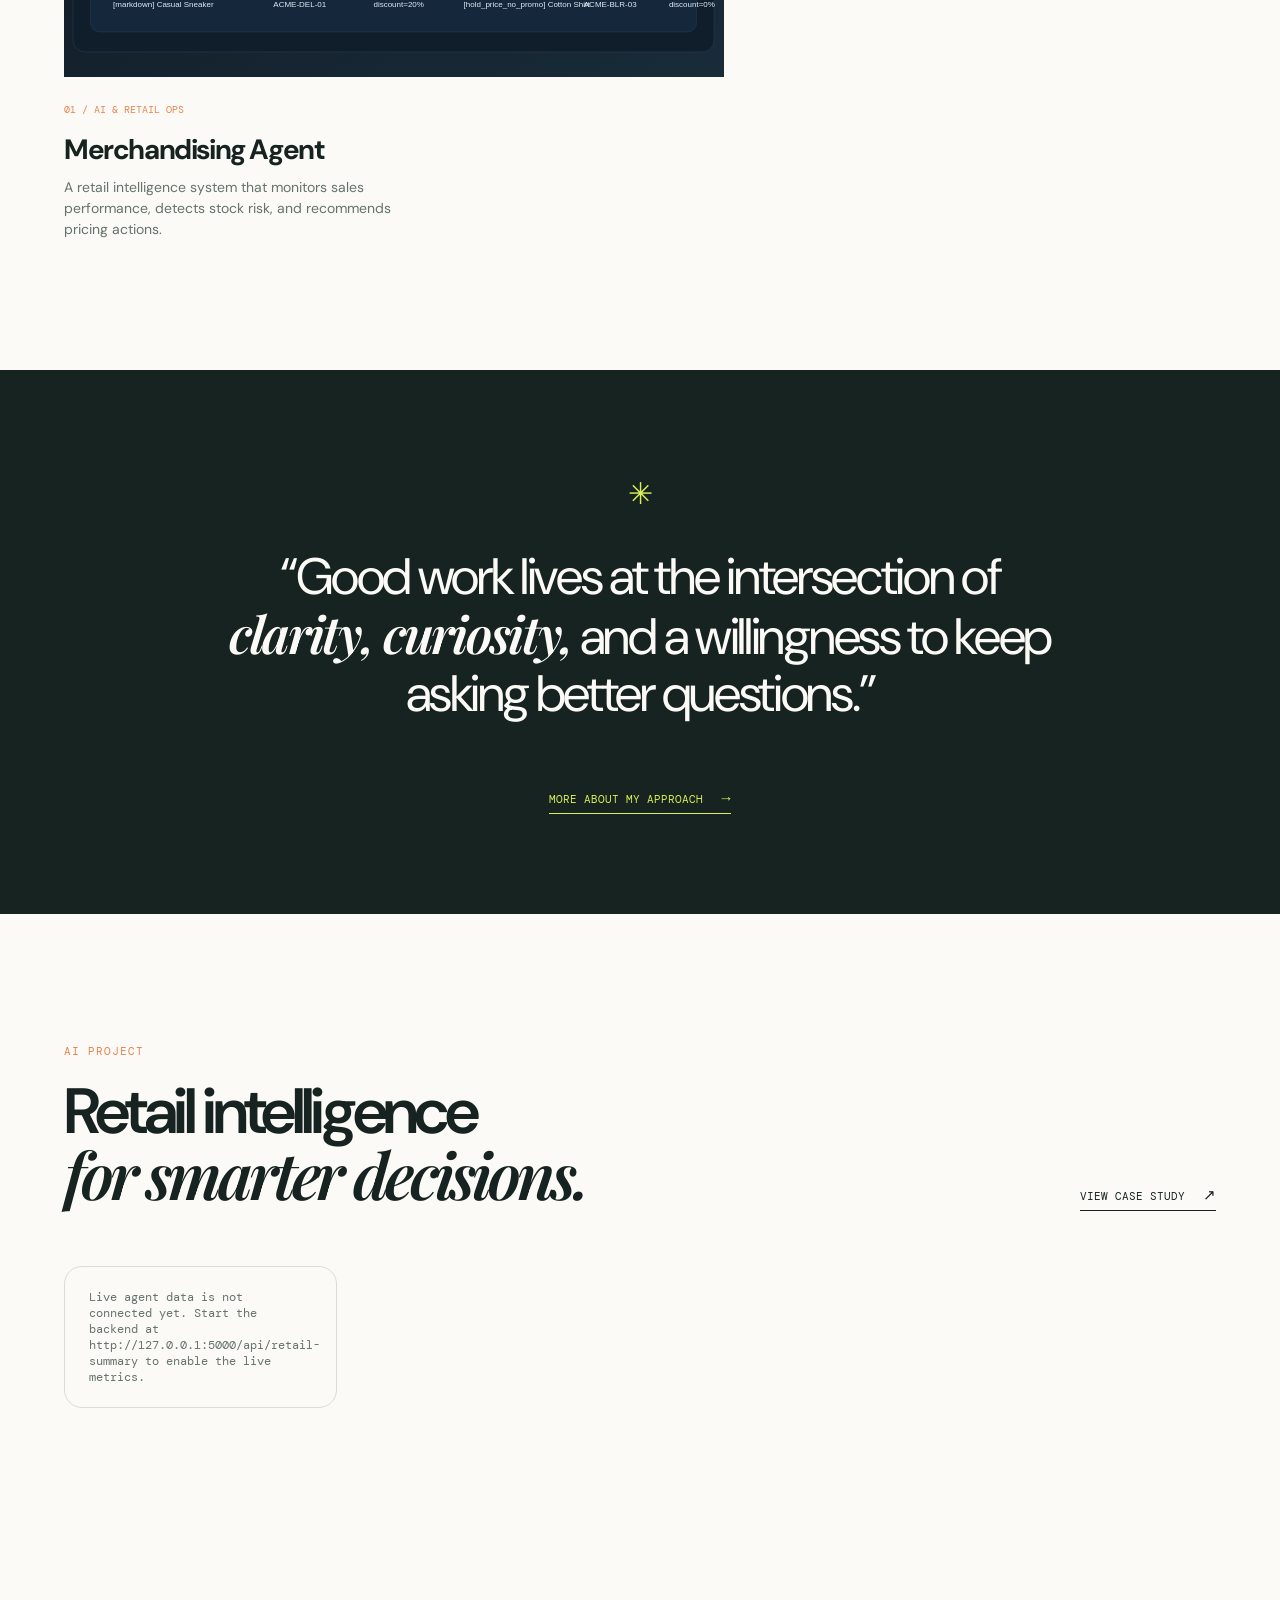
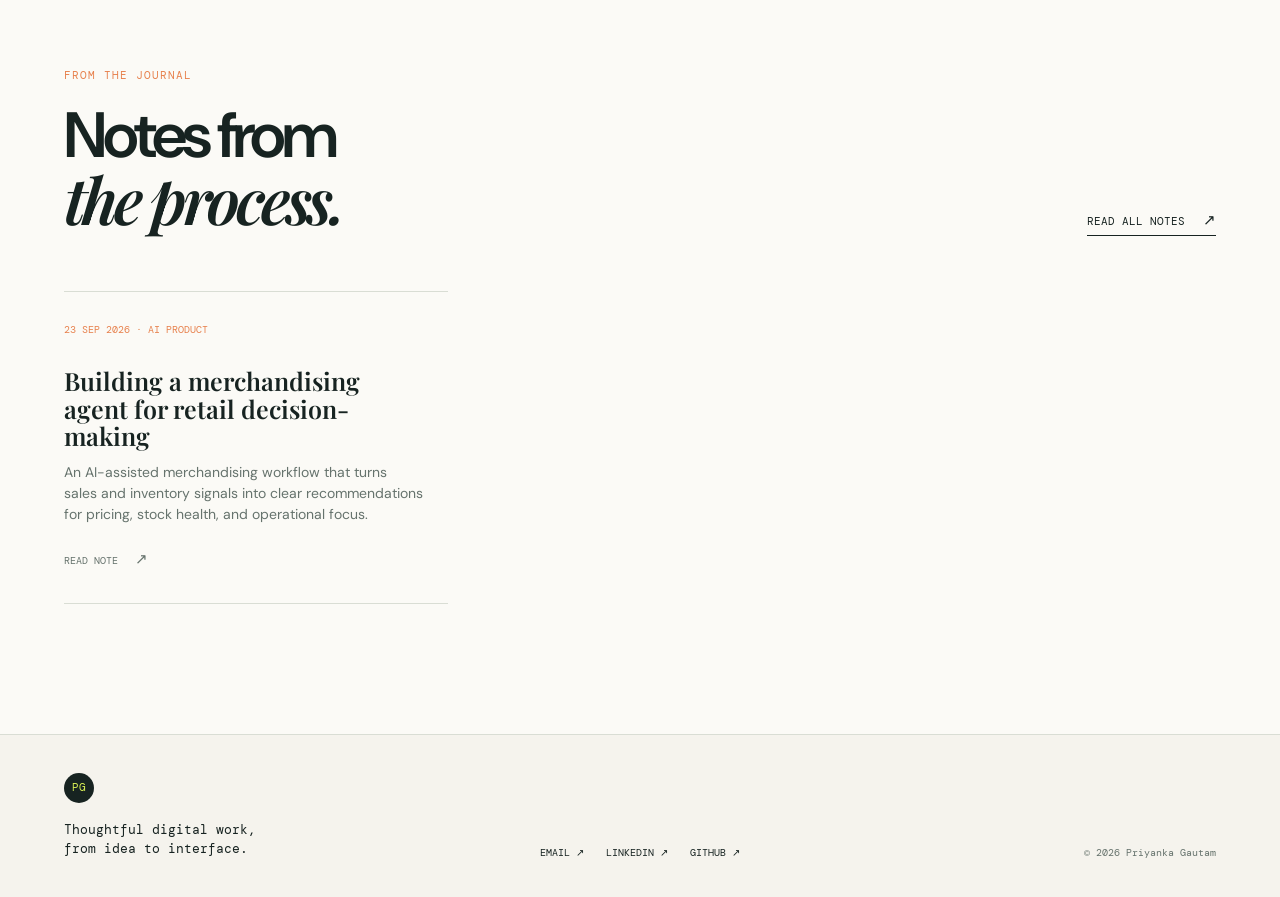
==== commit e384bc0e: "Use profile image in home hero" ====
--- a/index.html
+++ b/index.html
@@ -33,7 +33,7 @@
                     <div class="hero-actions"><a class="button button-dark" href="work.html">Explore my work <span>↗</span></a><a class="text-link" href="about.html">A little about me <span>→</span></a></div>
                 </div>
                 <div class="hero-art reveal delay-1">
-                    <div class="portrait-frame"><img src="https://images.unsplash.com/photo-1556761175-b413da4baf72?auto=format&fit=crop&w=900&q=85" alt="A creative team collaborating around a table" fetchpriority="high"></div>
+                    <div class="portrait-frame"><img src="images/PG.jpg" alt="Portrait of Priyanka Gautam" fetchpriority="high"></div>
                     <p class="art-note">Based in India<br><span>Available worldwide</span></p>
                     <span class="orbit-word">BUILD<br>WITH<br>CARE</span>
                 </div>
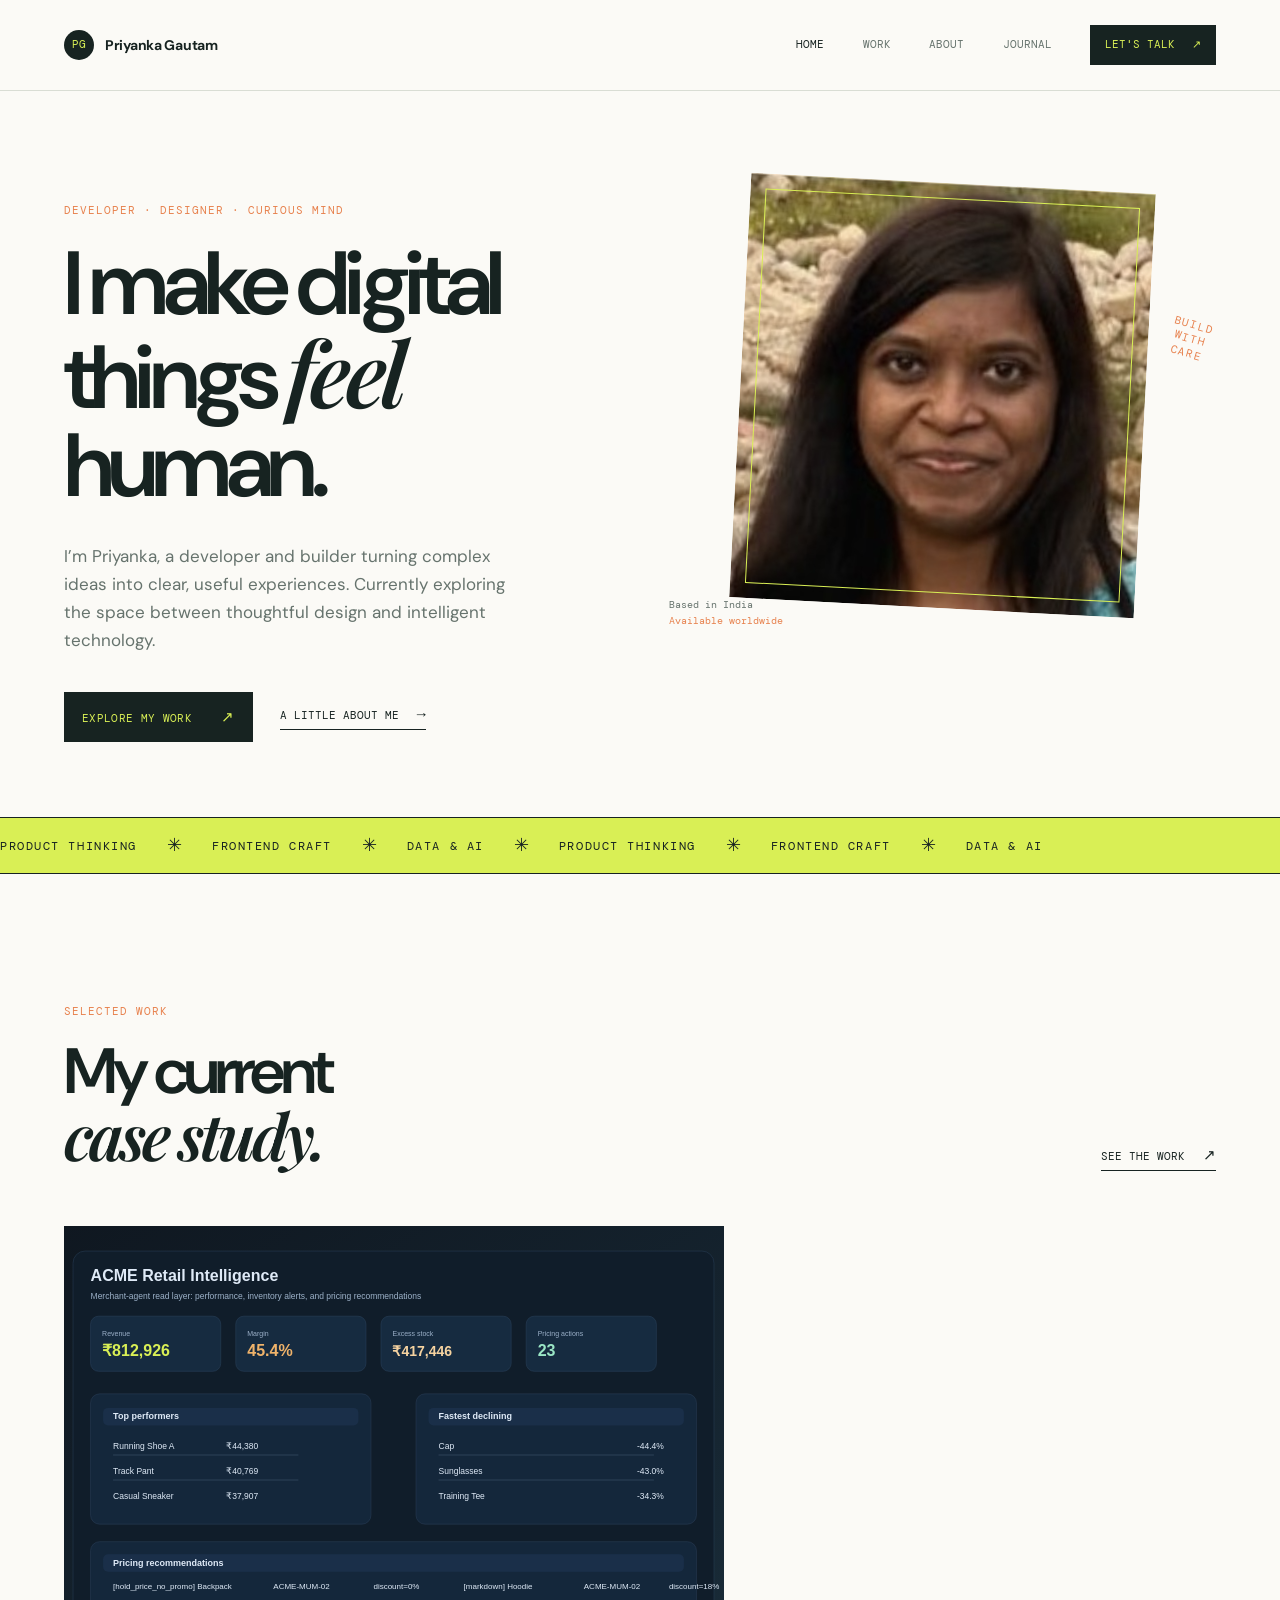
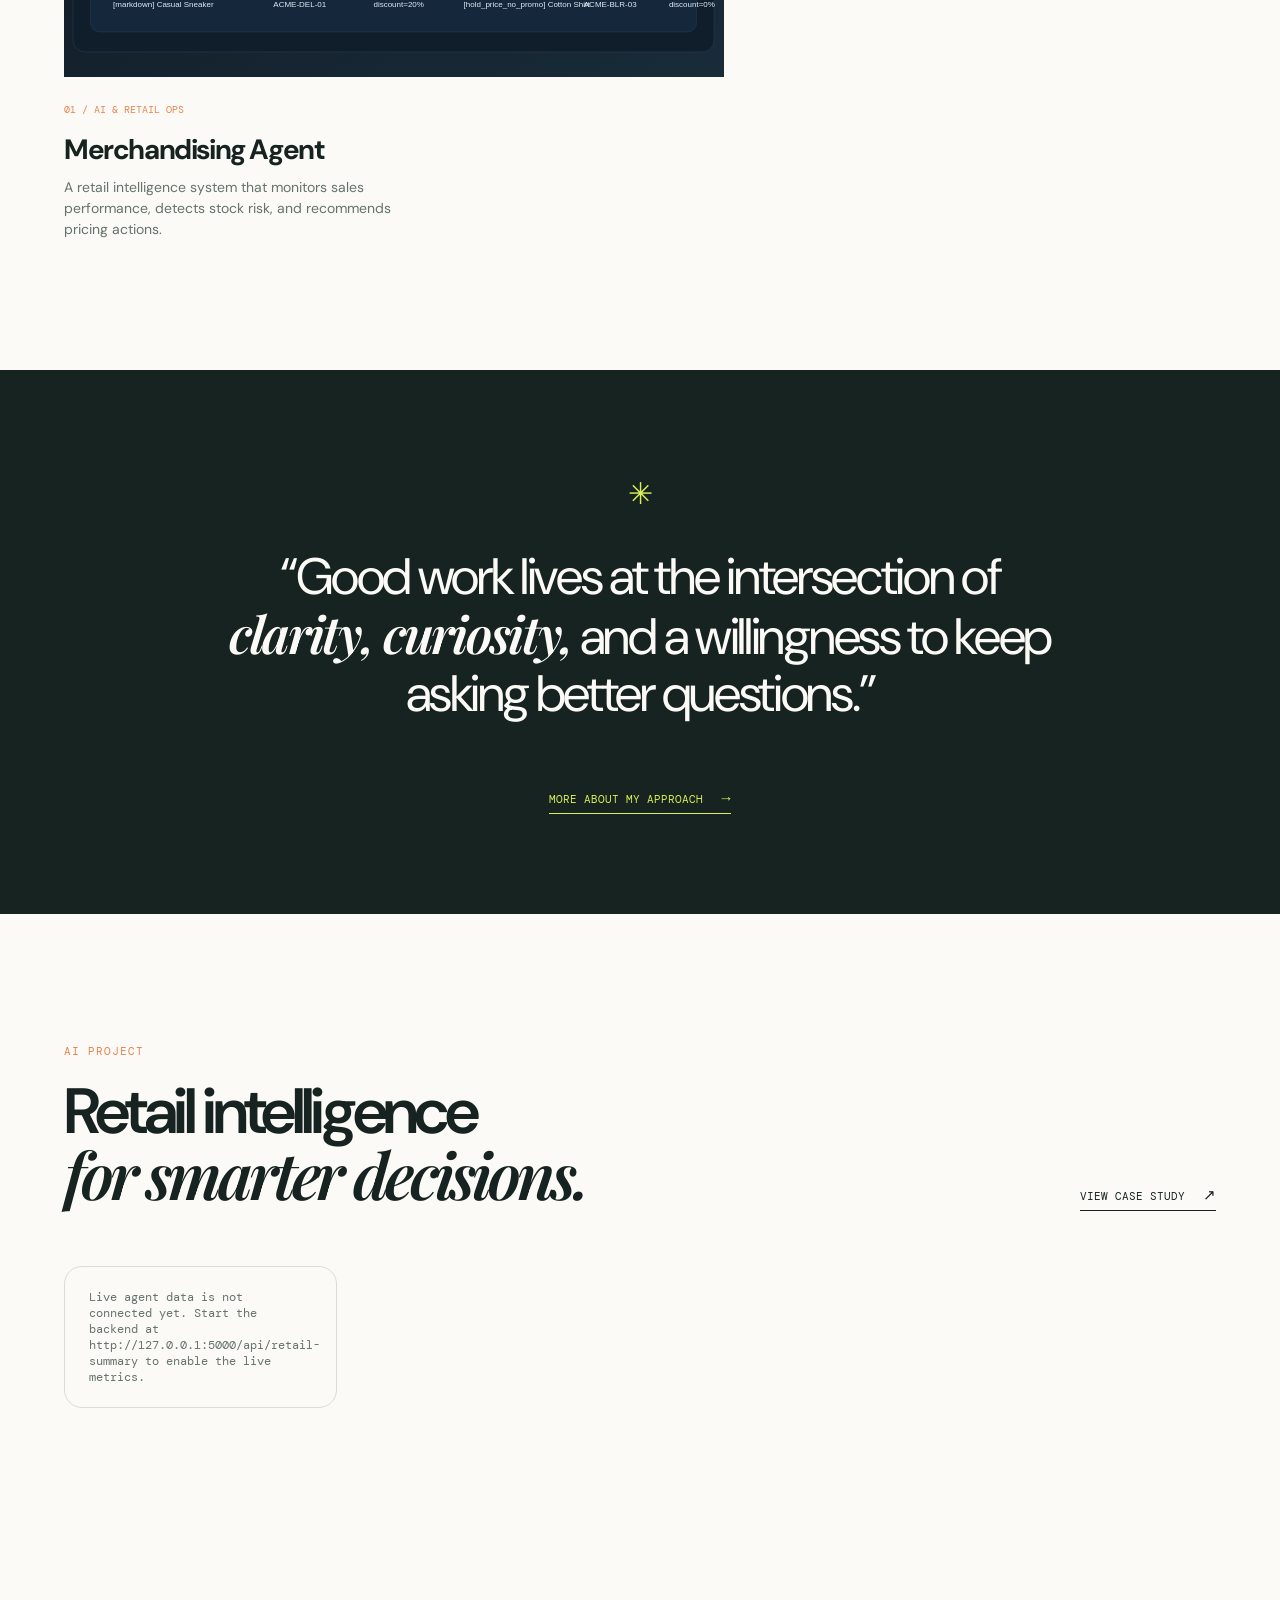
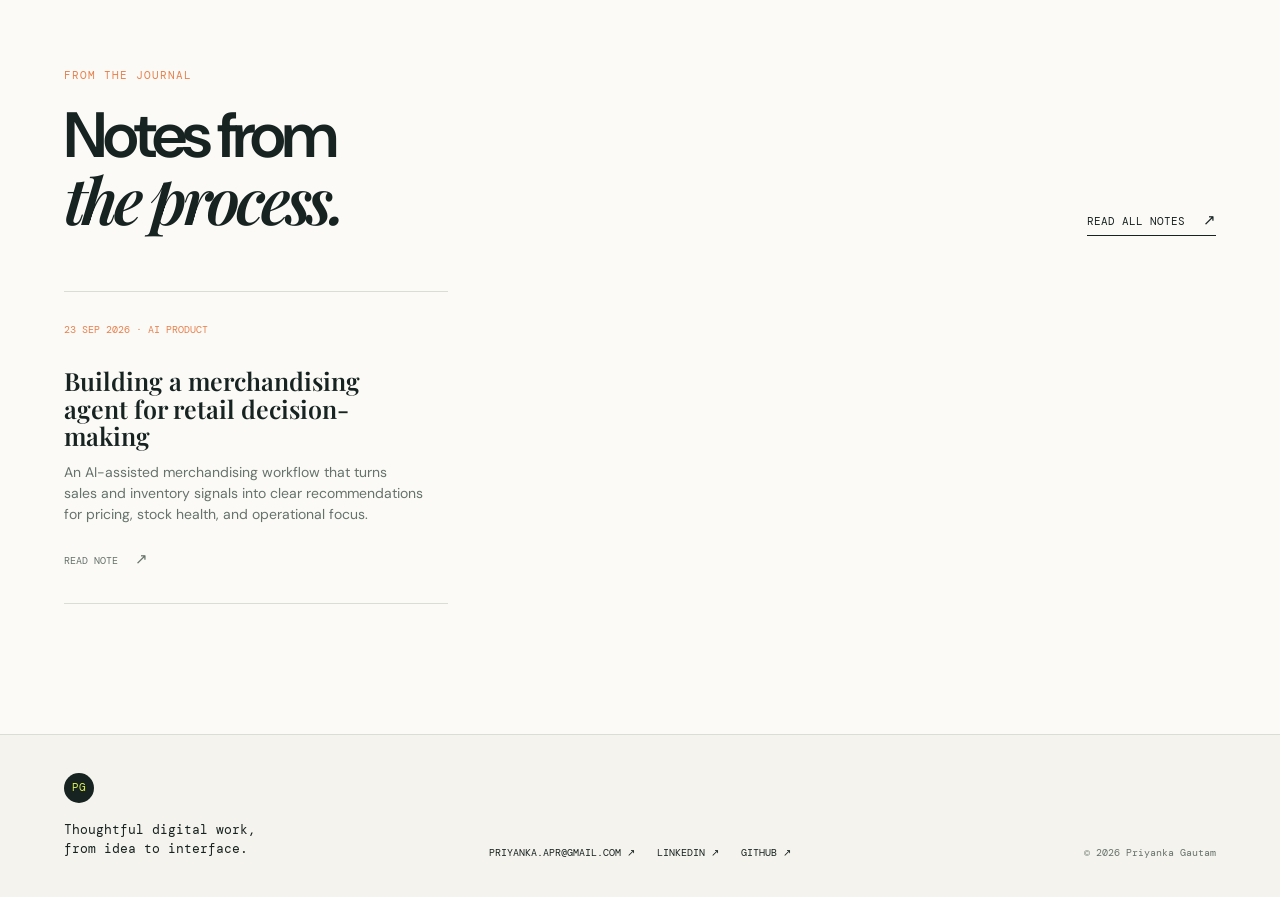
==== commit 8ae6433d: "Add email address to portfolio footer" ====
--- a/index.html
+++ b/index.html
@@ -64,7 +64,7 @@
             <section class="section journal-preview"><div class="section-heading"><div><p class="eyebrow">From the journal</p><h2>Notes from<br><em>the process.</em></h2></div><a class="text-link" href="journal.html">Read all notes <span>↗</span></a></div><div id="home-posts" class="post-list"></div></section>
         </main>
 
-        <footer class="site-footer"><div><span class="footer-glyph">PG</span><p>Thoughtful digital work,<br>from idea to interface.</p></div><div class="footer-links"><a href="mailto:priyanka.apr@gmail.com">Email ↗</a><a href="https://www.linkedin.com/in/priyankagautamiimb/" target="_blank" rel="noreferrer">LinkedIn ↗</a><a href="https://github.com/priyankag1111" target="_blank" rel="noreferrer">GitHub ↗</a></div><small>© 2026 Priyanka Gautam</small></footer>
+        <footer class="site-footer"><div><span class="footer-glyph">PG</span><p>Thoughtful digital work,<br>from idea to interface.</p></div><div class="footer-links"><a href="mailto:priyanka.apr@gmail.com">priyanka.apr@gmail.com ↗</a><a href="https://www.linkedin.com/in/priyankagautamiimb/" target="_blank" rel="noreferrer">LinkedIn ↗</a><a href="https://github.com/priyankag1111" target="_blank" rel="noreferrer">GitHub ↗</a></div><small>© 2026 Priyanka Gautam</small></footer>
     </div>
     <script src="js/data.js"></script><script src="js/main.js"></script>
 </body>
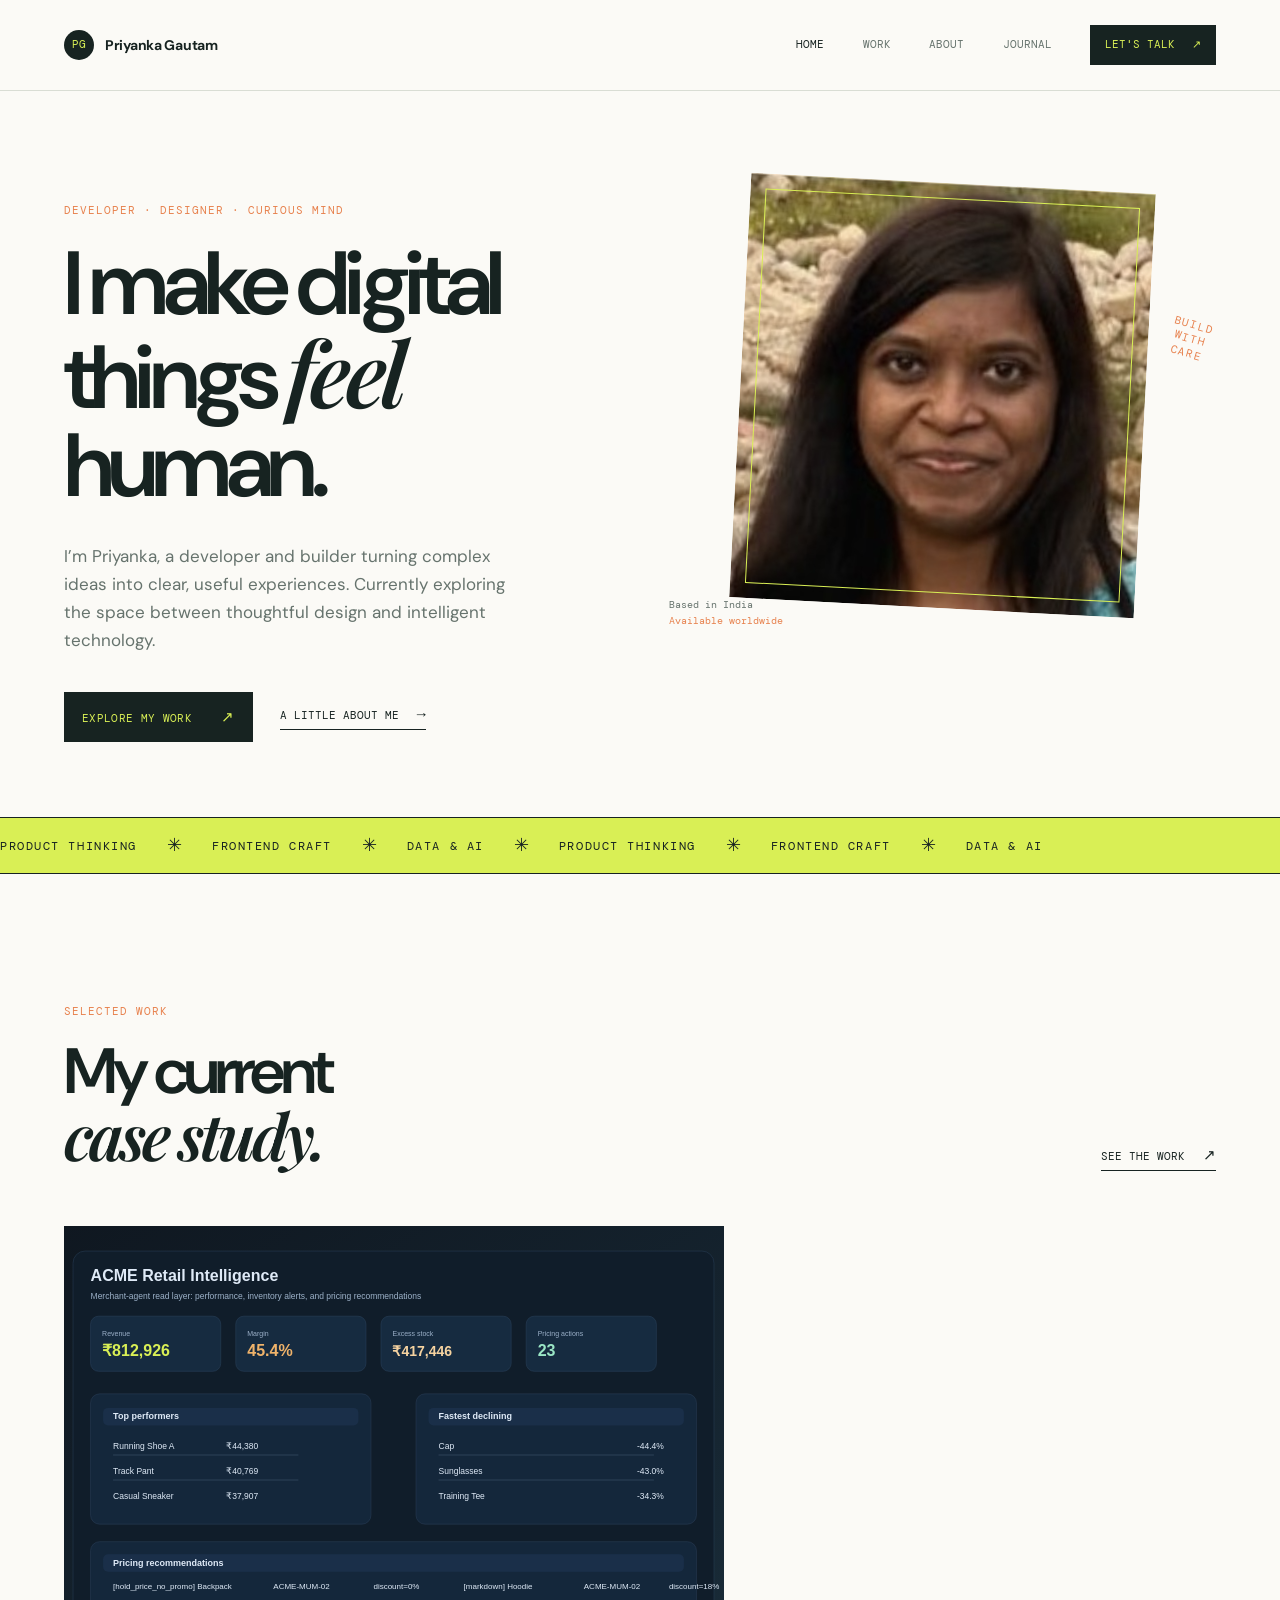
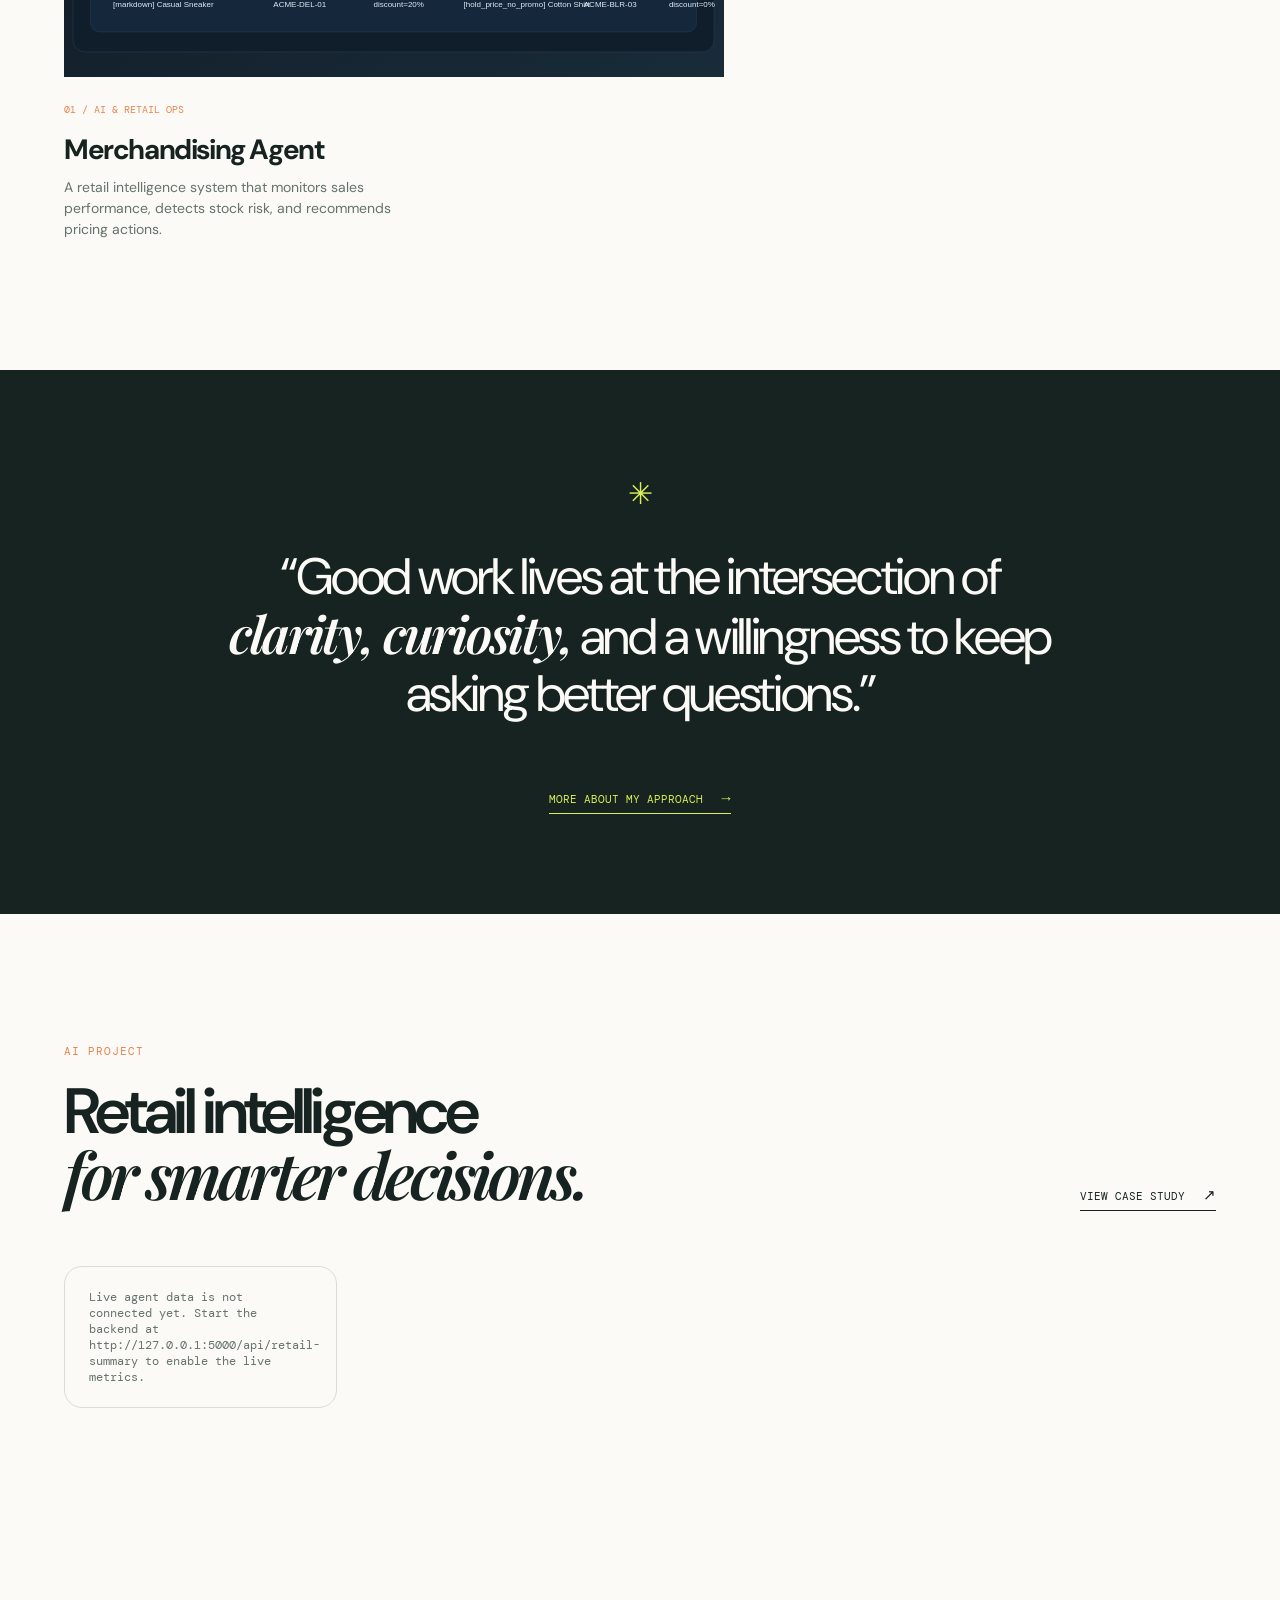
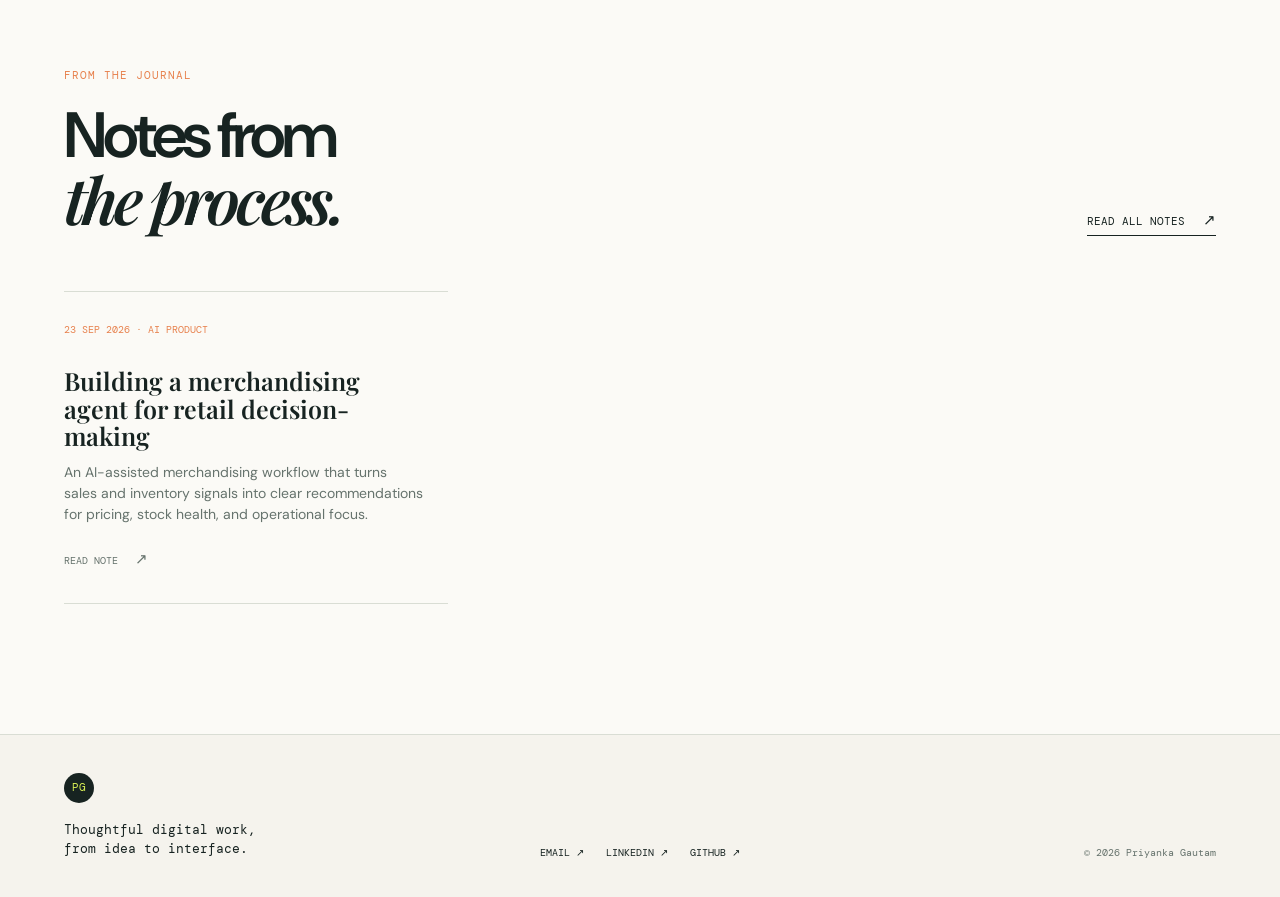
==== commit b138db66: "Label footer email link" ====
--- a/index.html
+++ b/index.html
@@ -64,7 +64,7 @@
             <section class="section journal-preview"><div class="section-heading"><div><p class="eyebrow">From the journal</p><h2>Notes from<br><em>the process.</em></h2></div><a class="text-link" href="journal.html">Read all notes <span>↗</span></a></div><div id="home-posts" class="post-list"></div></section>
         </main>
 
-        <footer class="site-footer"><div><span class="footer-glyph">PG</span><p>Thoughtful digital work,<br>from idea to interface.</p></div><div class="footer-links"><a href="mailto:priyanka.apr@gmail.com">priyanka.apr@gmail.com ↗</a><a href="https://www.linkedin.com/in/priyankagautamiimb/" target="_blank" rel="noreferrer">LinkedIn ↗</a><a href="https://github.com/priyankag1111" target="_blank" rel="noreferrer">GitHub ↗</a></div><small>© 2026 Priyanka Gautam</small></footer>
+        <footer class="site-footer"><div><span class="footer-glyph">PG</span><p>Thoughtful digital work,<br>from idea to interface.</p></div><div class="footer-links"><a href="mailto:priyanka.apr@gmail.com">EMAIL ↗</a><a href="https://www.linkedin.com/in/priyankagautamiimb/" target="_blank" rel="noreferrer">LinkedIn ↗</a><a href="https://github.com/priyankag1111" target="_blank" rel="noreferrer">GitHub ↗</a></div><small>© 2026 Priyanka Gautam</small></footer>
     </div>
     <script src="js/data.js"></script><script src="js/main.js"></script>
 </body>
